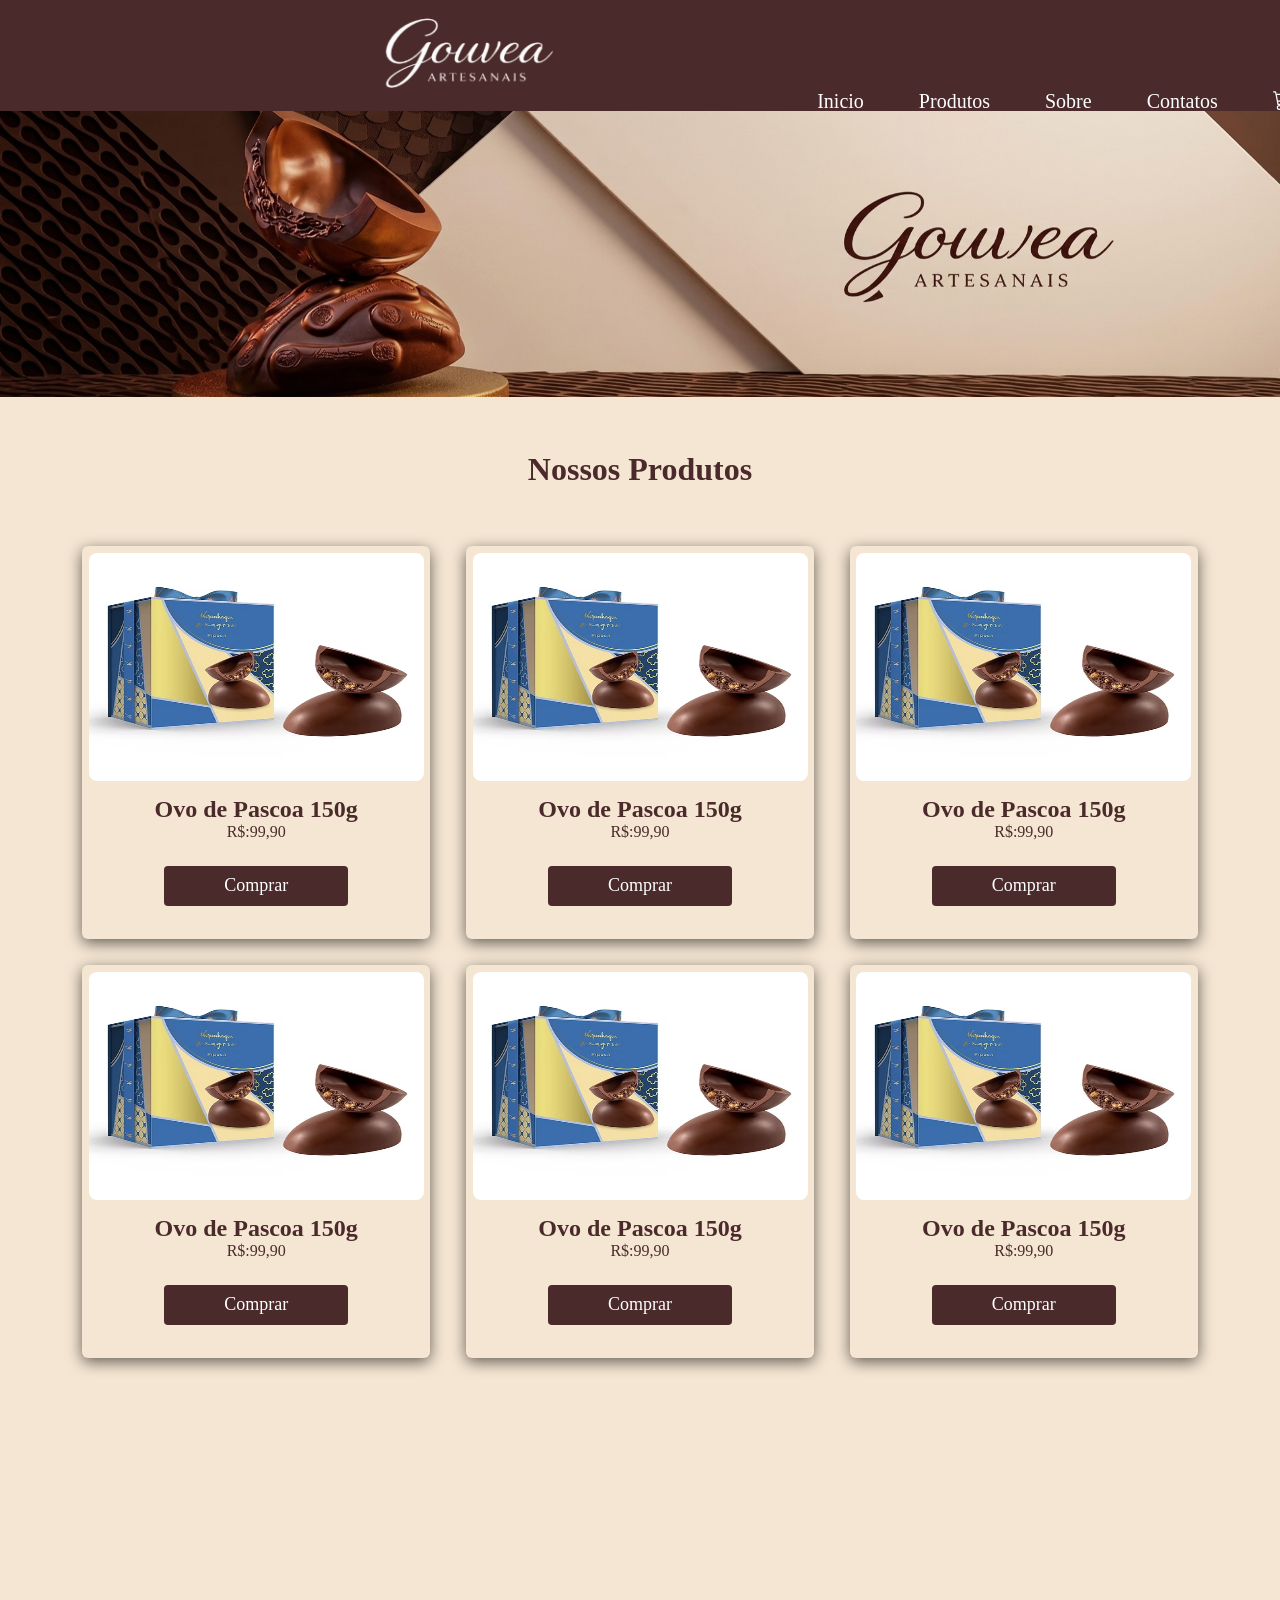
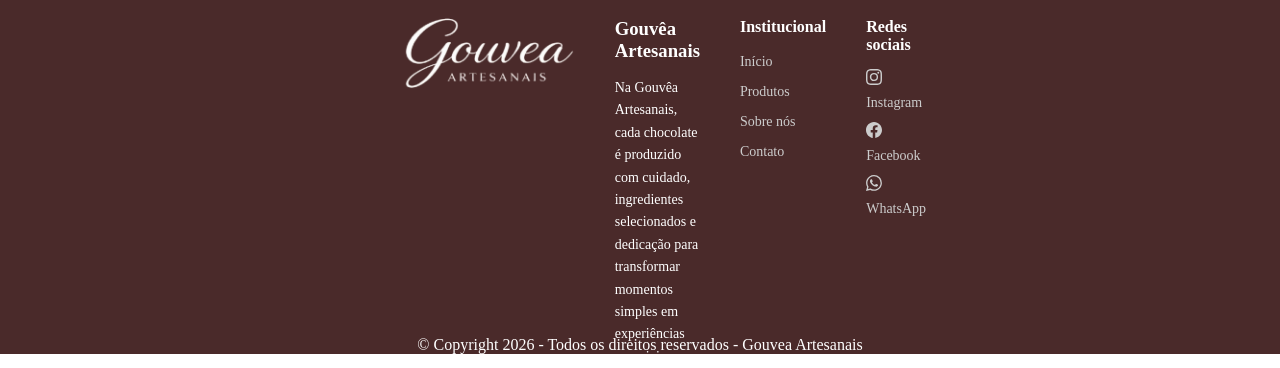
==== Site de Pascoa - Copia/index.html @ ee605a29 "mudancas 1.3 toop" ====
<!DOCTYPE html>
<html lang="en">
<head>
    <meta charset="UTF-8">
    <meta name="viewport" content="width=device-width, initial-scale=1.0">
    <title>Pascoa 2026</title>
    <link rel="stylesheet" href="style.css">
</head>
<body>
   
    <header>
       
        <a href=""><img src="./fotos/logo.png" class="logo" alt=""></a> 
        <nav>
            <ul>
            
                <li><a href="#">Inicio</a></li>
                <li><a href="#">Produtos</a></li>
                <li><a href="#">Sobre</a></li>
                <li><a href="#">Contatos</a></li>
                <li><a href="#"><svg xmlns="http://www.w3.org/2000/svg" width="20" height="20" fill="currentColor" class="bi bi-cart3" viewBox="0 0 16 16">
                <path d="M0 1.5A.5.5 0 0 1 .5 1H2a.5.5 0 0 1 .485.379L2.89 3H14.5a.5.5 0 0 1 .49.598l-1 5a.5.5 0 0 1-.465.401l-9.397.472L4.415 11H13a.5.5 0 0 1 0 1H4a.5.5 0 0 1-.491-.408L2.01 3.607 1.61 2H.5a.5.5 0 0 1-.5-.5M3.102 4l.84 4.479 9.144-.459L13.89 4zM5 12a2 2 0 1 0 0 4 2 2 0 0 0 0-4m7 0a2 2 0 1 0 0 4 2 2 0 0 0 0-4m-7 1a1 1 0 1 1 0 2 1 1 0 0 1 0-2m7 0a1 1 0 1 1 0 2 1 1 0 0 1 0-2"/>
                </svg></a></li>

            </ul>
        </nav>
    </header>
    <main>
        <img src="./fotos/banner4.jpg" id="banner" alt="">

        <h1 id="nossosProdutos">Nossos Produtos</h1>

        
        <div class="produtos">
            
            <div class="produto">
                <img src="./fotos/ovo2.avif" alt="">
                <h2>Ovo de Pascoa 150g</h2>
                <p>R$:99,90</p>
                <button>Comprar</button>
    
            </div>
            <div class="produto">
                <img src="./fotos/ovo2.avif" alt="">
                <h2>Ovo de Pascoa 150g</h2>
                 <p>R$:99,90</p>
                <button>Comprar</button>
    
            </div>
            <div class="produto">
                <img src="./fotos/ovo2.avif" alt="">
                <h2>Ovo de Pascoa 150g</h2>
                 <p>R$:99,90</p>
                <button>Comprar</button>
    
            </div>
          
            
        </div>

        <div class="produtos">
            
            <div class="produto">
                <img src="./fotos/ovo2.avif" alt="">
                <h2>Ovo de Pascoa 150g</h2>
                <p>R$:99,90</p>
                <button>Comprar</button>
    
            </div>
            <div class="produto">
                <img src="./fotos/ovo2.avif" alt="">
                <h2>Ovo de Pascoa 150g</h2>
                 <p>R$:99,90</p>
                <button>Comprar</button>
    
            </div>
            <div class="produto">
                <img src="./fotos/ovo2.avif" alt="">
                <h2>Ovo de Pascoa 150g</h2>
                 <p>R$:99,90</p>
                <button>Comprar</button>
    
            </div>
           
            
        </div>

    </main>



    <footer>
         <a href=""><img src="./fotos/logo.png" class="logo" alt=""></a> 
        
          <div class="footer-col">
            <h3>Gouvêa Artesanais</h3>
            <p>
                Na Gouvêa Artesanais, cada chocolate é produzido com cuidado, ingredientes selecionados e dedicação para transformar momentos simples em experiências especiais.
            </p>
        </div>

         <div class="footer-col">
            <h4>Institucional</h4>
            <ul>
                <li><a href="#">Início</a></li>
                <li><a href="#">Produtos</a></li>
                <li><a href="#">Sobre nós</a></li>
                <li><a href="#">Contato</a></li>
            </ul>
        </div>


        

        <div class="footer-col">
            <h4>Redes sociais</h4>
            <ul>
                <li><a href="#"><svg xmlns="http://www.w3.org/2000/svg" width="16" height="16" fill="currentColor" class="bi bi-instagram" viewBox="0 0 16 16">
  <path d="M8 0C5.829 0 5.556.01 4.703.048 3.85.088 3.269.222 2.76.42a3.9 3.9 0 0 0-1.417.923A3.9 3.9 0 0 0 .42 2.76C.222 3.268.087 3.85.048 4.7.01 5.555 0 5.827 0 8.001c0 2.172.01 2.444.048 3.297.04.852.174 1.433.372 1.942.205.526.478.972.923 1.417.444.445.89.719 1.416.923.51.198 1.09.333 1.942.372C5.555 15.99 5.827 16 8 16s2.444-.01 3.298-.048c.851-.04 1.434-.174 1.943-.372a3.9 3.9 0 0 0 1.416-.923c.445-.445.718-.891.923-1.417.197-.509.332-1.09.372-1.942C15.99 10.445 16 10.173 16 8s-.01-2.445-.048-3.299c-.04-.851-.175-1.433-.372-1.941a3.9 3.9 0 0 0-.923-1.417A3.9 3.9 0 0 0 13.24.42c-.51-.198-1.092-.333-1.943-.372C10.443.01 10.172 0 7.998 0zm-.717 1.442h.718c2.136 0 2.389.007 3.232.046.78.035 1.204.166 1.486.275.373.145.64.319.92.599s.453.546.598.92c.11.281.24.705.275 1.485.039.843.047 1.096.047 3.231s-.008 2.389-.047 3.232c-.035.78-.166 1.203-.275 1.485a2.5 2.5 0 0 1-.599.919c-.28.28-.546.453-.92.598-.28.11-.704.24-1.485.276-.843.038-1.096.047-3.232.047s-2.39-.009-3.233-.047c-.78-.036-1.203-.166-1.485-.276a2.5 2.5 0 0 1-.92-.598 2.5 2.5 0 0 1-.6-.92c-.109-.281-.24-.705-.275-1.485-.038-.843-.046-1.096-.046-3.233s.008-2.388.046-3.231c.036-.78.166-1.204.276-1.486.145-.373.319-.64.599-.92s.546-.453.92-.598c.282-.11.705-.24 1.485-.276.738-.034 1.024-.044 2.515-.045zm4.988 1.328a.96.96 0 1 0 0 1.92.96.96 0 0 0 0-1.92m-4.27 1.122a4.109 4.109 0 1 0 0 8.217 4.109 4.109 0 0 0 0-8.217m0 1.441a2.667 2.667 0 1 1 0 5.334 2.667 2.667 0 0 1 0-5.334"/>
</svg> Instagram</a></li>
                <li><a href="#"><svg xmlns="http://www.w3.org/2000/svg" width="16" height="16" fill="currentColor" class="bi bi-facebook" viewBox="0 0 16 16"><path d="M16 8.049c0-4.446-3.582-8.05-8-8.05C3.58 0-.002 3.603-.002 8.05c0 4.017 2.926 7.347 6.75 7.951v-5.625h-2.03V8.05H6.75V6.275c0-2.017 1.195-3.131 3.022-3.131.876 0 1.791.157 1.791.157v1.98h-1.009c-.993 0-1.303.621-1.303 1.258v1.51h2.218l-.354 2.326H9.25V16c3.824-.604 6.75-3.934 6.75-7.951"/>
</svg> Facebook</a></li>
                <li><a href="#"><svg xmlns="http://www.w3.org/2000/svg" width="16" height="16" fill="currentColor" class="bi bi-whatsapp" viewBox="0 0 16 16"><path d="M13.601 2.326A7.85 7.85 0 0 0 7.994 0C3.627 0 .068 3.558.064 7.926c0 1.399.366 2.76 1.057 3.965L0 16l4.204-1.102a7.9 7.9 0 0 0 3.79.965h.004c4.368 0 7.926-3.558 7.93-7.93A7.9 7.9 0 0 0 13.6 2.326zM7.994 14.521a6.6 6.6 0 0 1-3.356-.92l-.24-.144-2.494.654.666-2.433-.156-.251a6.56 6.56 0 0 1-1.007-3.505c0-3.626 2.957-6.584 6.591-6.584a6.56 6.56 0 0 1 4.66 1.931 6.56 6.56 0 0 1 1.928 4.66c-.004 3.639-2.961 6.592-6.592 6.592m3.615-4.934c-.197-.099-1.17-.578-1.353-.646-.182-.065-.315-.099-.445.099-.133.197-.513.646-.627.775-.114.133-.232.148-.43.05-.197-.1-.836-.308-1.592-.985-.59-.525-.985-1.175-1.103-1.372-.114-.198-.011-.304.088-.403.087-.088.197-.232.296-.346.1-.114.133-.198.198-.33.065-.134.034-.248-.015-.347-.05-.099-.445-1.076-.612-1.47-.16-.389-.323-.335-.445-.34-.114-.007-.247-.007-.38-.007a.73.73 0 0 0-.529.247c-.182.198-.691.677-.691 1.654s.71 1.916.81 2.049c.098.133 1.394 2.132 3.383 2.992.47.205.84.326 1.129.418.475.152.904.129 1.246.08.38-.058 1.171-.48 1.338-.943.164-.464.164-.86.114-.943-.049-.084-.182-.133-.38-.232"/>
</svg> WhatsApp</a></li>
            </ul>
        </div>
        
    </footer>




    <div id="direitos">
            <p>© Copyright 2026 - Todos os direitos reservados - Gouvea Artesanais</p>
        </div>


    
</body>
 <script src="./script.js"></script>
</html>
---- Site de Pascoa - Copia/style.css ----
*{
    margin: 0;
    padding: 0;
    font-family: 'Times New Roman', Times, serif;
}

header{
    background-color: #4A2A2A;
    width: 98%;
    height: 75px;
    padding: 18px;
    padding-left: 380px;
    padding-right: 380px;
    position: fixed;
    z-index: 999;

}
    .logo{
        height: 72px;
        float: left;
        cursor: pointer;
    }
        header ul{
            display: flex;
            font-size: 20px;
            margin-top: 28px;
            gap: 55px;
            justify-content:center ;
            list-style: none;
            width: 1350px;
            

        }
            header ul li a{
                text-decoration: none;
                
                color: white;
                transition: 0.3s ease;
            }
                header ul li a:hover{
                    
                    color: #C9A227;
                }

#banner{

    width: 100%;
    margin-top: 110px;
}

main{
    background-color: #F5E6D3;
    height: 1600px;
}
    #nossosProdutos{
        text-align: center;
        margin-top: 50px;
        margin-bottom: 50px;
        color: #4A2A2A;
    }

.produtos{
    background-color: #F5E6D3;
   
    display:flex;
    justify-content:center;
    margin-top: -10px;
    
}

.produto{
    
    background-color: #F5E6D3;
    width: 335px;
    height: 380px;
    padding: 0.5%;
    display: flex;
    float: left;
    flex-direction: column;
    border-radius: 6px;
    margin: 18px;
    color:  #4A2A2A;
    align-items: center;
    box-shadow:0 4px 15px rgba(0,0,0,0.6);
    transition:0.3s;

}
.produto:hover{
    transform: scale(1.01);
}
    .produto h2{
        float: left;
        margin-top: 15px;

    }
        .produto img{
            height: 60%;
            border-radius: 8px;
            width: 100%;
        }
            .produto button{
                background-color: #4A2A2A;
                color: white;
                border-radius: 4px;
                width: 55%;
                align-items: center;
                border: none;
                height: 40px;
                margin-top: 25px;
                font-size: 18px;
                cursor: pointer;
                transition: 0.3s ease;
            }
                .produto button:hover{
                    background-color: #C9A227;
                }
footer{
    background-color: #4A2A2A;
    height: 300px;
    padding: 18px;
    padding-left: 400px;
    padding-right: 400px;
    display: grid;
    grid-template-columns: repeat(4, 1fr);
    gap: 40px;
    color: white;
}

    .footer-col h3,
    .footer-col h4{
        margin-bottom: 15px;
    }

        .footer-col p{
            font-size: 14px;
            line-height: 1.6;
            
        }

            .footer-col ul{
                list-style: none;
                padding: 0;
                
            }

                .footer-col ul li{
                    margin-bottom: 8px;
                    font-size: 14px;
                    line-height: 22px;
                }

                    .footer-col ul li a{
                        text-decoration: none;
                        color: #ccc;
                        transition: 0.3s;

                    }

                        .footer-col ul li a:hover{
                            color: #C9A227;
                        }
#direitos{
    text-align: center;
    color: white;
    background-color: #4A2A2A;

}
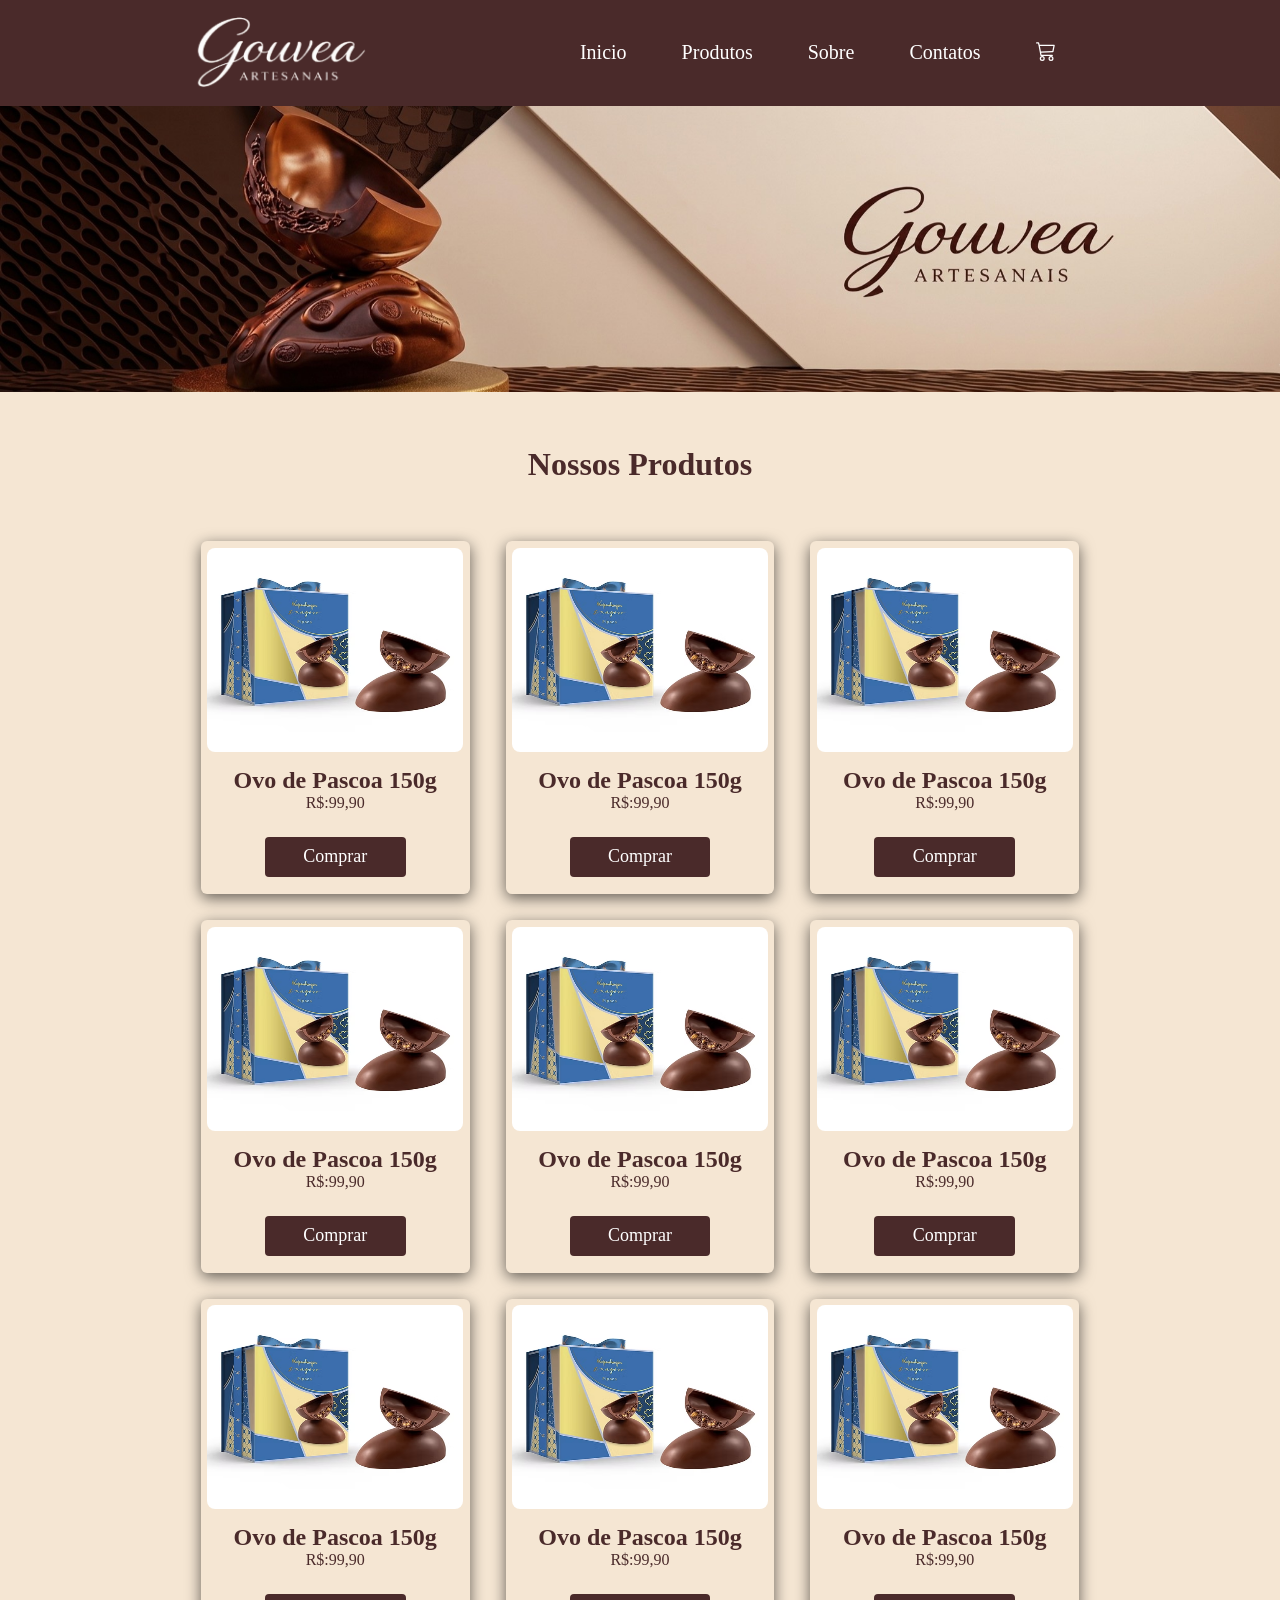
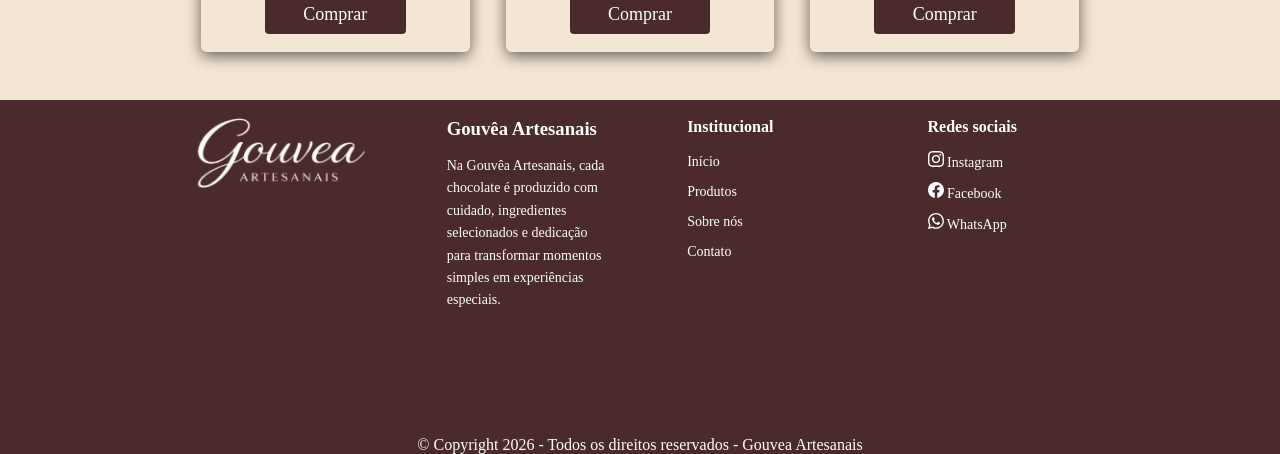
==== commit 57767593: "mudanca 1.4 tooooop" ====
--- a/Site de Pascoa - Copia/index.html
+++ b/Site de Pascoa - Copia/index.html
@@ -9,10 +9,9 @@
 <body>
    
     <header>
-       
         <a href=""><img src="./fotos/logo.png" class="logo" alt=""></a> 
-        <nav>
-            <ul>
+        
+        <ul>
             
                 <li><a href="#">Inicio</a></li>
                 <li><a href="#">Produtos</a></li>
@@ -23,8 +22,10 @@
                 </svg></a></li>
 
             </ul>
-        </nav>
+
     </header>
+
+    
     <main>
         <img src="./fotos/banner4.jpg" id="banner" alt="">
 
@@ -59,6 +60,33 @@
         </div>
 
         <div class="produtos">
+            
+            <div class="produto">
+                <img src="./fotos/ovo2.avif" alt="">
+                <h2>Ovo de Pascoa 150g</h2>
+                <p>R$:99,90</p>
+                <button>Comprar</button>
+    
+            </div>
+            <div class="produto">
+                <img src="./fotos/ovo2.avif" alt="">
+                <h2>Ovo de Pascoa 150g</h2>
+                 <p>R$:99,90</p>
+                <button>Comprar</button>
+    
+            </div>
+            <div class="produto">
+                <img src="./fotos/ovo2.avif" alt="">
+                <h2>Ovo de Pascoa 150g</h2>
+                 <p>R$:99,90</p>
+                <button>Comprar</button>
+    
+            </div>
+           
+            
+        </div>
+
+         <div class="produtos">
             
             <div class="produto">
                 <img src="./fotos/ovo2.avif" alt="">
--- a/Site de Pascoa - Copia/style.css
+++ b/Site de Pascoa - Copia/style.css
@@ -7,27 +7,28 @@
 header{
     background-color: #4A2A2A;
     width: 98%;
-    height: 75px;
+    height: 70px;
     padding: 18px;
-    padding-left: 380px;
-    padding-right: 380px;
+    padding-left: 15%;
     position: fixed;
     z-index: 999;
-
+    display: flex;
+    align-items: center;
 }
+    
     .logo{
         height: 72px;
         float: left;
         cursor: pointer;
+        
     }
         header ul{
             display: flex;
             font-size: 20px;
-            margin-top: 28px;
             gap: 55px;
             justify-content:center ;
             list-style: none;
-            width: 1350px;
+            margin-left: 17%;
             
 
         }
@@ -45,12 +46,12 @@
 #banner{
 
     width: 100%;
-    margin-top: 110px;
+    margin-top: 105px;
 }
 
 main{
     background-color: #F5E6D3;
-    height: 1600px;
+    height: 1700px;
 }
     #nossosProdutos{
         text-align: center;
@@ -61,7 +62,6 @@
 
 .produtos{
     background-color: #F5E6D3;
-   
     display:flex;
     justify-content:center;
     margin-top: -10px;
@@ -71,8 +71,8 @@
 .produto{
     
     background-color: #F5E6D3;
-    width: 335px;
-    height: 380px;
+    width: 20%;
+    height: 340px;
     padding: 0.5%;
     display: flex;
     float: left;
@@ -118,11 +118,11 @@
     background-color: #4A2A2A;
     height: 300px;
     padding: 18px;
-    padding-left: 400px;
-    padding-right: 400px;
+    padding-left: 15%;
+    padding-right: 15%;
     display: grid;
     grid-template-columns: repeat(4, 1fr);
-    gap: 40px;
+    gap: 80px;
     color: white;
 }
 
@@ -151,7 +151,7 @@
 
                     .footer-col ul li a{
                         text-decoration: none;
-                        color: #ccc;
+                        color: #ffffff;
                         transition: 0.3s;
 
                     }
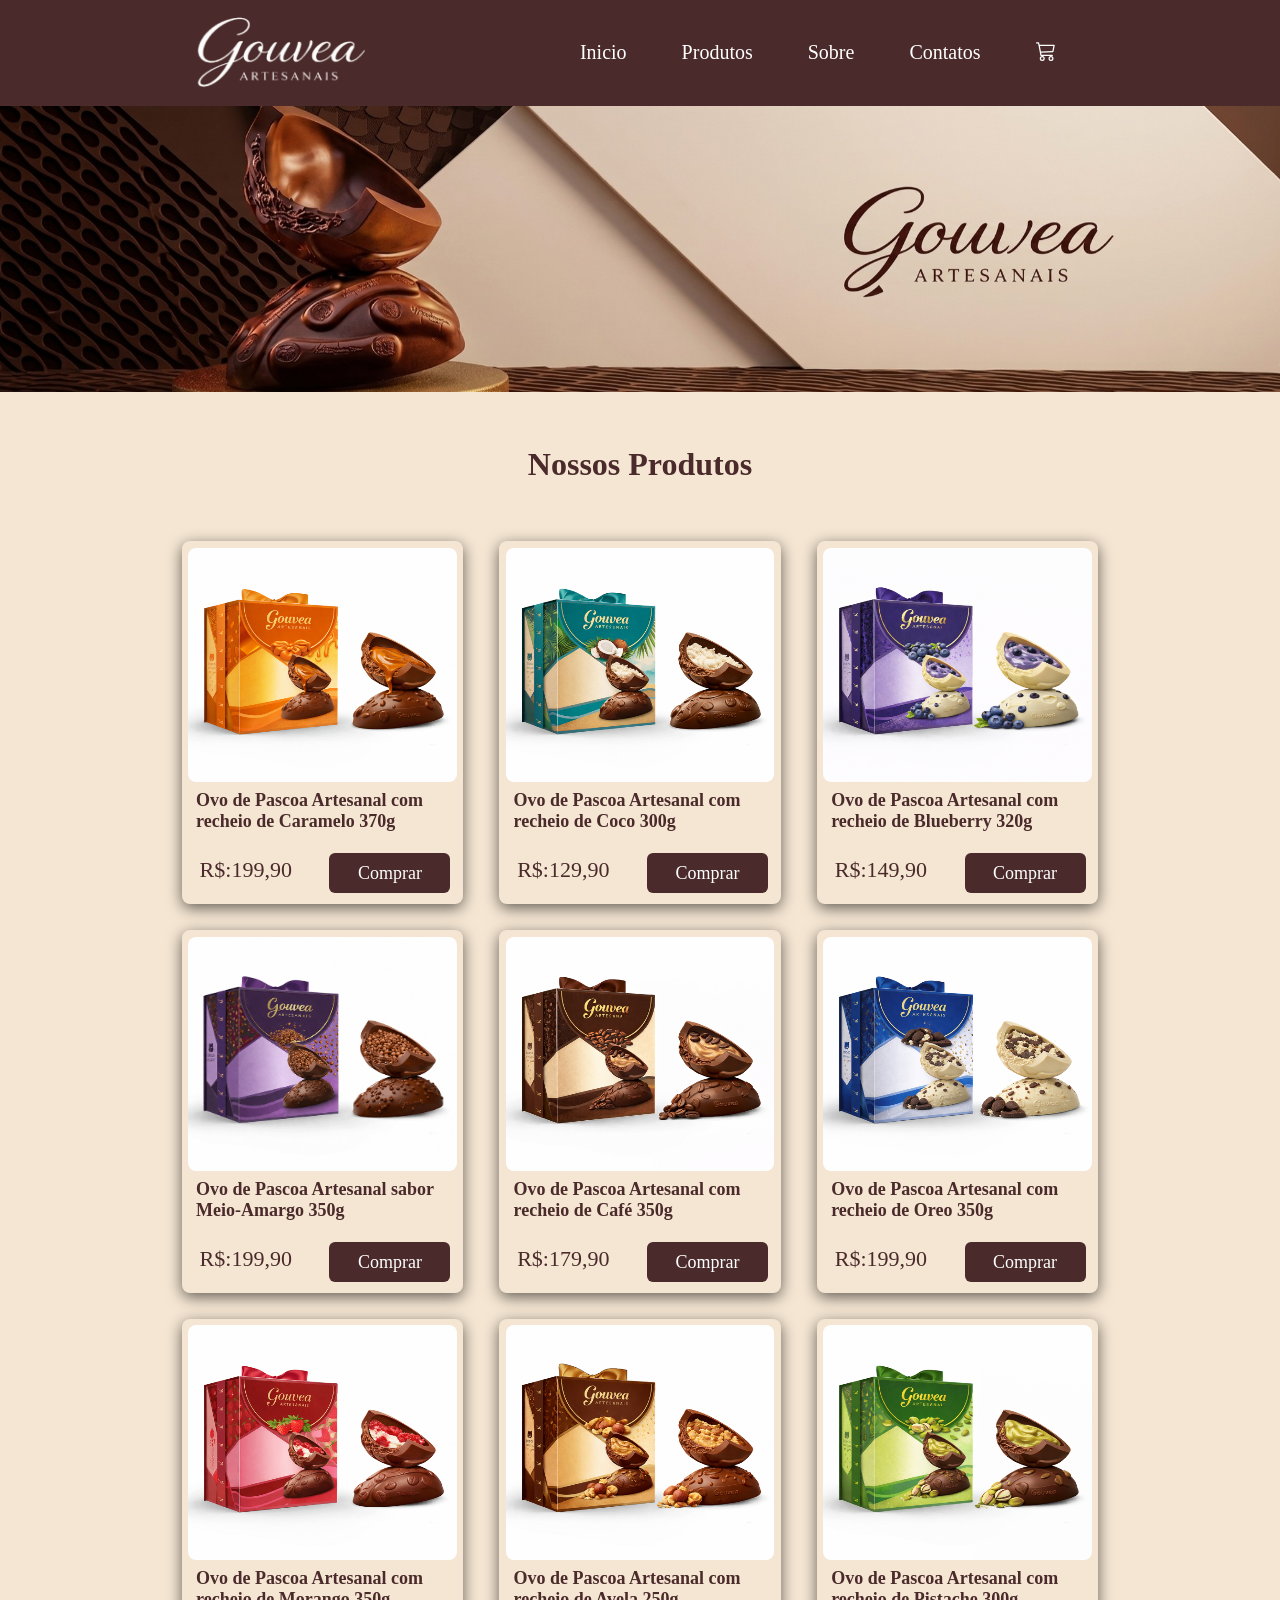
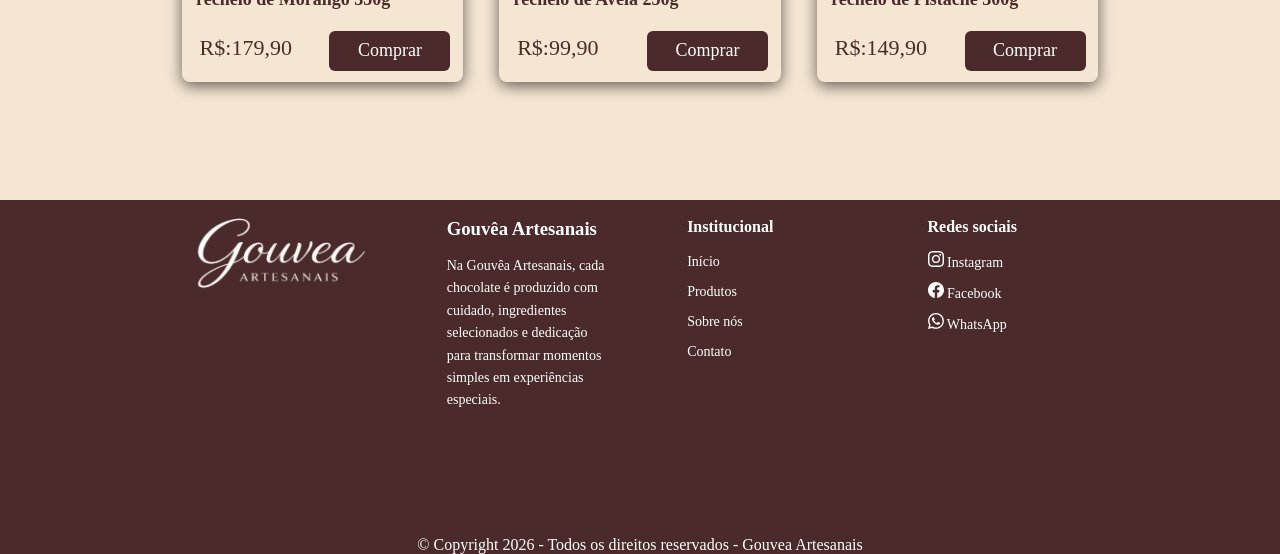
==== commit e061f936: "mudancas 1.5 visuais so visual" ====
--- a/Site de Pascoa - Copia/index.html
+++ b/Site de Pascoa - Copia/index.html
@@ -35,23 +35,23 @@
         <div class="produtos">
             
             <div class="produto">
-                <img src="./fotos/ovo2.avif" alt="">
-                <h2>Ovo de Pascoa 150g</h2>
-                <p>R$:99,90</p>
+                <img src="./fotos/ovo1_gouvea.png" alt="">
+                <h2>Ovo de Pascoa Artesanal com recheio de Caramelo 370g</h2>
+                <p>R$:199,90</p>
                 <button>Comprar</button>
     
             </div>
             <div class="produto">
-                <img src="./fotos/ovo2.avif" alt="">
-                <h2>Ovo de Pascoa 150g</h2>
-                 <p>R$:99,90</p>
+                <img src="./fotos/ovo3_gouvea.png" alt="">
+                <h2>Ovo de Pascoa Artesanal com recheio de Coco 300g</h2>
+                 <p>R$:129,90</p>
                 <button>Comprar</button>
     
             </div>
             <div class="produto">
-                <img src="./fotos/ovo2.avif" alt="">
-                <h2>Ovo de Pascoa 150g</h2>
-                 <p>R$:99,90</p>
+                <img src="./fotos/ovo2_gouvea.png" alt="">
+                <h2>Ovo de Pascoa Artesanal com recheio de Blueberry 320g</h2>
+                 <p>R$:149,90</p>
                 <button>Comprar</button>
     
             </div>
@@ -62,23 +62,23 @@
         <div class="produtos">
             
             <div class="produto">
-                <img src="./fotos/ovo2.avif" alt="">
-                <h2>Ovo de Pascoa 150g</h2>
-                <p>R$:99,90</p>
+                <img src="./fotos/ovo4_gouvea.png" alt="">
+                <h2>Ovo de Pascoa Artesanal sabor Meio-Amargo 350g</h2>
+                <p>R$:199,90</p>
                 <button>Comprar</button>
     
             </div>
             <div class="produto">
-                <img src="./fotos/ovo2.avif" alt="">
-                <h2>Ovo de Pascoa 150g</h2>
-                 <p>R$:99,90</p>
+                <img src="./fotos/ovo5_gouvea.png" alt="">
+                <h2>Ovo de Pascoa Artesanal com recheio de Café 350g</h2>
+                 <p>R$:179,90</p>
                 <button>Comprar</button>
     
             </div>
             <div class="produto">
-                <img src="./fotos/ovo2.avif" alt="">
-                <h2>Ovo de Pascoa 150g</h2>
-                 <p>R$:99,90</p>
+                <img src="./fotos/ovo6_gouvea.png" alt="">
+                <h2>Ovo de Pascoa Artesanal com recheio de Oreo 350g</h2>
+                 <p>R$:199,90</p>
                 <button>Comprar</button>
     
             </div>
@@ -89,23 +89,23 @@
          <div class="produtos">
             
             <div class="produto">
-                <img src="./fotos/ovo2.avif" alt="">
-                <h2>Ovo de Pascoa 150g</h2>
-                <p>R$:99,90</p>
+                <img src="./fotos/ovo7_gouvea.png" alt="">
+                <h2>Ovo de Pascoa Artesanal com recheio de Morango 350g</h2>
+                <p>R$:179,90</p>
                 <button>Comprar</button>
     
             </div>
             <div class="produto">
-                <img src="./fotos/ovo2.avif" alt="">
-                <h2>Ovo de Pascoa 150g</h2>
+                <img src="./fotos/ovo8_gouveaAvela.png" alt="">
+                <h2>Ovo de Pascoa Artesanal com recheio de Avela 250g</h2>
                  <p>R$:99,90</p>
                 <button>Comprar</button>
     
             </div>
             <div class="produto">
-                <img src="./fotos/ovo2.avif" alt="">
-                <h2>Ovo de Pascoa 150g</h2>
-                 <p>R$:99,90</p>
+                <img src="./fotos/ovo9_gouveaPistcahe.png" alt="">
+                <h2>Ovo de Pascoa Artesanal com recheio de Pistache 300g</h2>
+                 <p>R$:149,90</p>
                 <button>Comprar</button>
     
             </div>
--- a/Site de Pascoa - Copia/style.css
+++ b/Site de Pascoa - Copia/style.css
@@ -51,7 +51,7 @@
 
 main{
     background-color: #F5E6D3;
-    height: 1700px;
+    height: 1800px;
 }
     #nossosProdutos{
         text-align: center;
@@ -71,13 +71,13 @@
 .produto{
     
     background-color: #F5E6D3;
-    width: 20%;
-    height: 340px;
+    width: 21%;
+    height: 350px;
     padding: 0.5%;
     display: flex;
     float: left;
     flex-direction: column;
-    border-radius: 6px;
+    border-radius: 8px;
     margin: 18px;
     color:  #4A2A2A;
     align-items: center;
@@ -90,30 +90,39 @@
 }
     .produto h2{
         float: left;
-        margin-top: 15px;
+        margin-top: 8px;
+        font-size: 18px;
+        margin-left: 8px;
 
     }
         .produto img{
-            height: 60%;
+            height: 67%;
             border-radius: 8px;
             width: 100%;
         }
             .produto button{
                 background-color: #4A2A2A;
                 color: white;
-                border-radius: 4px;
-                width: 55%;
+                border-radius: 6px;
+                width: 45%;
                 align-items: center;
                 border: none;
                 height: 40px;
-                margin-top: 25px;
+                margin-top: -30px;
                 font-size: 18px;
                 cursor: pointer;
                 transition: 0.3s ease;
+                margin-left: 135px;
             }
                 .produto button:hover{
                     background-color: #C9A227;
                 }
+                    .produto p{
+                        font-size: 22px;
+                        margin-top: 25px;
+                        margin-right: 165px;
+                        width: 30%;
+                    }
 footer{
     background-color: #4A2A2A;
     height: 300px;
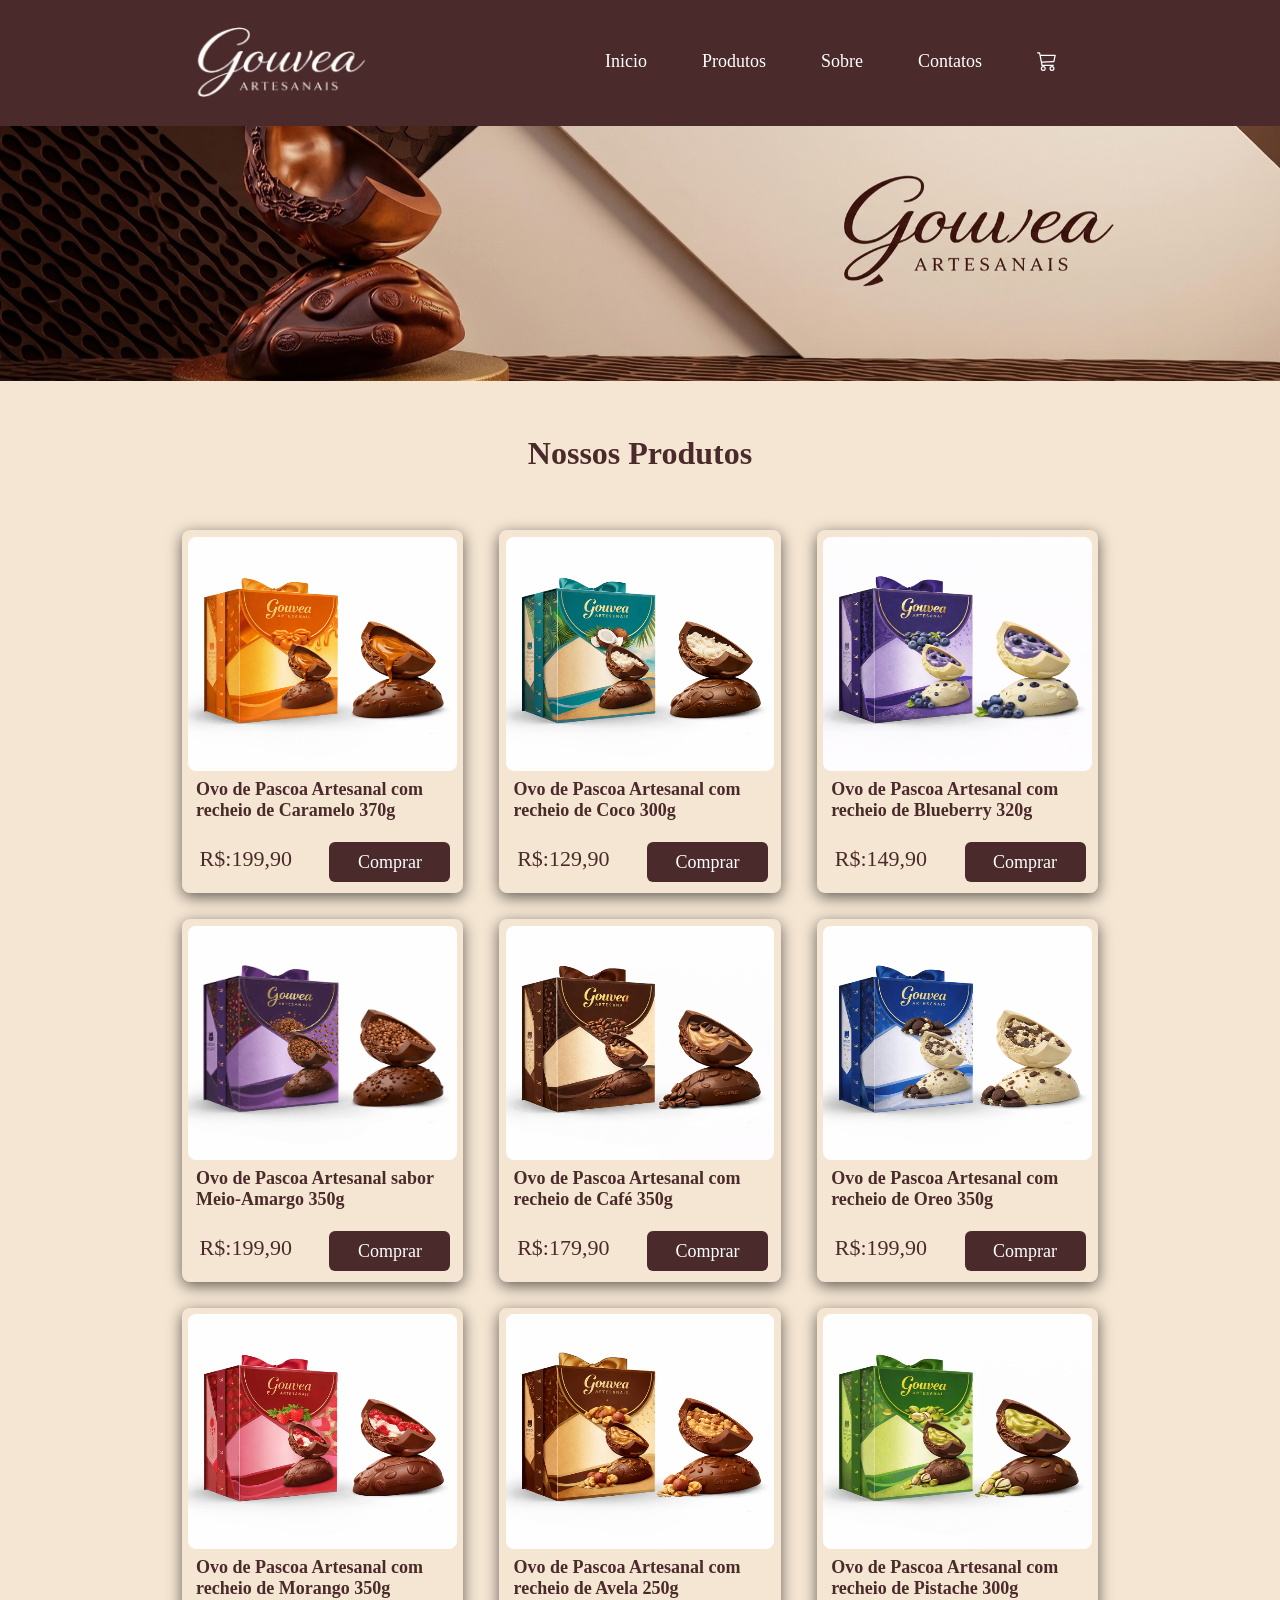
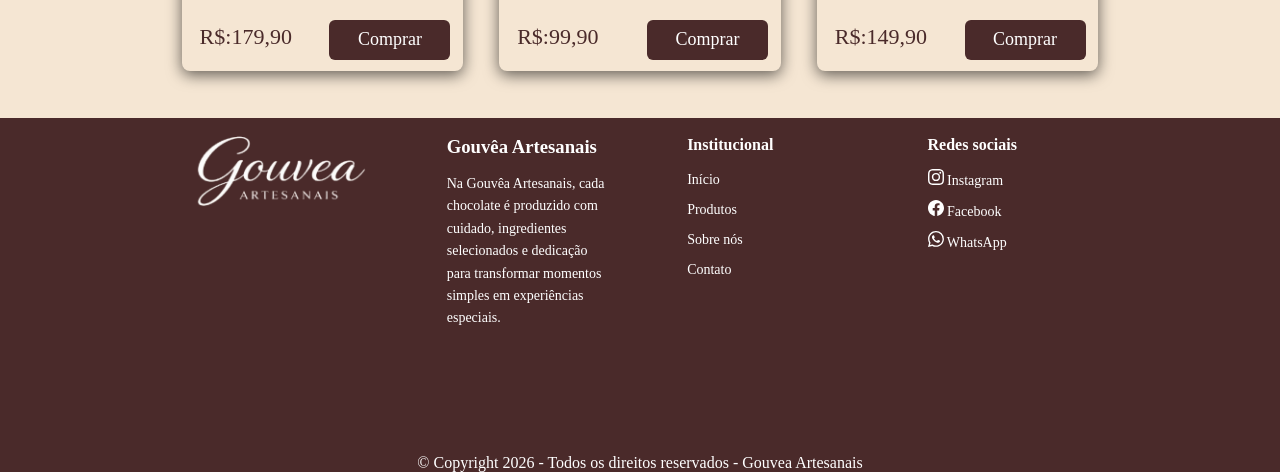
==== commit 13aa09b2: "mudanças 1.6 tentei criar o visual da aba do carrinho, acho q vou ter q mudar" ====
--- a/Site de Pascoa - Copia/index.html
+++ b/Site de Pascoa - Copia/index.html
@@ -25,6 +25,9 @@
 
     </header>
 
+    <aside class="aba-lateral">
+<p>a</p>
+    </aside>
     
     <main>
         <img src="./fotos/banner4.jpg" id="banner" alt="">
--- a/Site de Pascoa - Copia/style.css
+++ b/Site de Pascoa - Copia/style.css
@@ -3,11 +3,14 @@
     padding: 0;
     font-family: 'Times New Roman', Times, serif;
 }
+body{
+    overflow-x: hidden;
+}
 
 header{
     background-color: #4A2A2A;
     width: 98%;
-    height: 70px;
+    height: 10vh;
     padding: 18px;
     padding-left: 15%;
     position: fixed;
@@ -24,11 +27,11 @@
     }
         header ul{
             display: flex;
-            font-size: 20px;
+            font-size: 18px;
             gap: 55px;
-            justify-content:center ;
+            justify-content:space-around ;
             list-style: none;
-            margin-left: 17%;
+            margin-left: 19%;
             
 
         }
@@ -42,16 +45,36 @@
                     
                     color: #C9A227;
                 }
-
+@media (max-width: 999px){
+body{
+    overflow-x: hidden;
+}
+.aba-lateral{
+    z-index: 9999;
+    height: 2150px;
+    width: 30vw;
+    position: absolute;
+    background-color: #ffffff;
+    display: flex;
+    right: 0;
+    box-shadow: 0 4px 15px rgba(0,0,0,0.6);
+    flex-direction: column;
+    align-items: center;
+    transform: translateX(100%)
+} 
+}   
+    .aba-lateral.active{
+        transform: translateX(0);
+    }            
 #banner{
 
     width: 100%;
-    margin-top: 105px;
+    margin-top: 76px;
 }
 
 main{
     background-color: #F5E6D3;
-    height: 1800px;
+    height: 1700px;
 }
     #nossosProdutos{
         text-align: center;
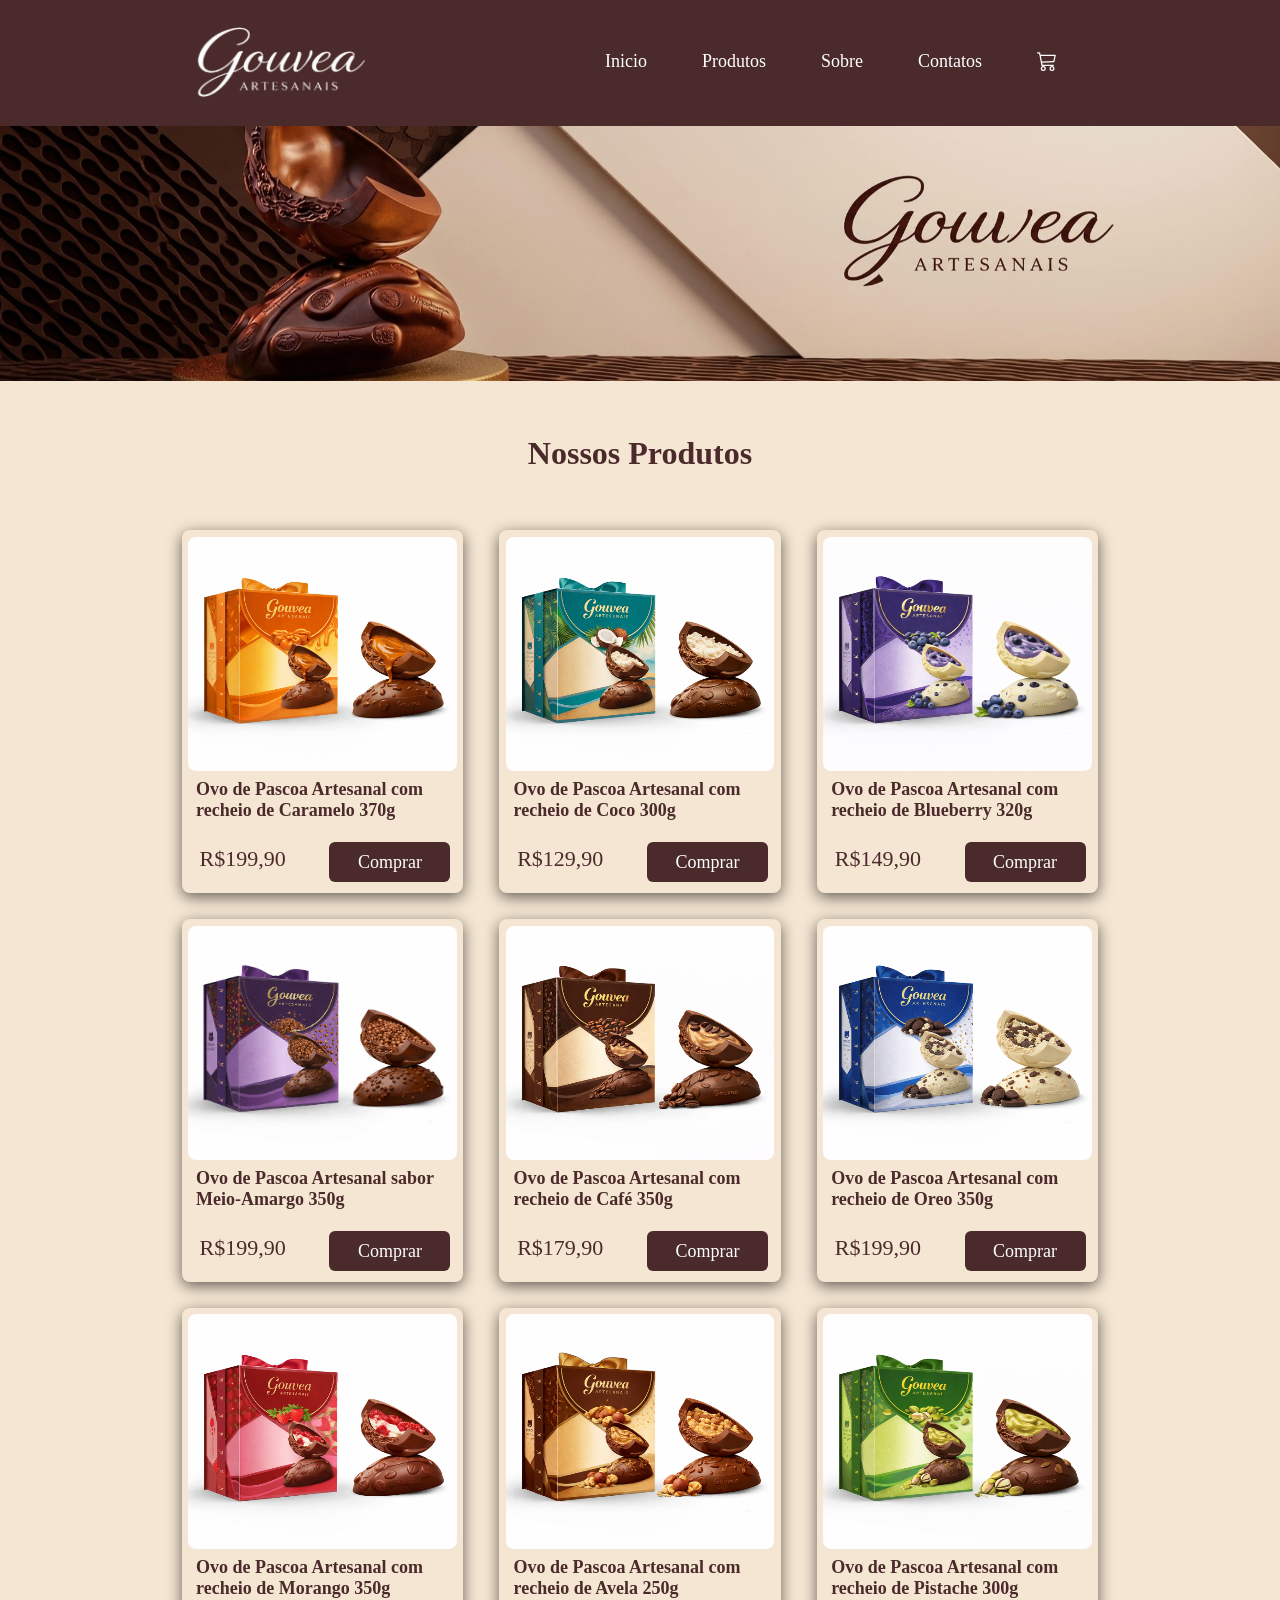
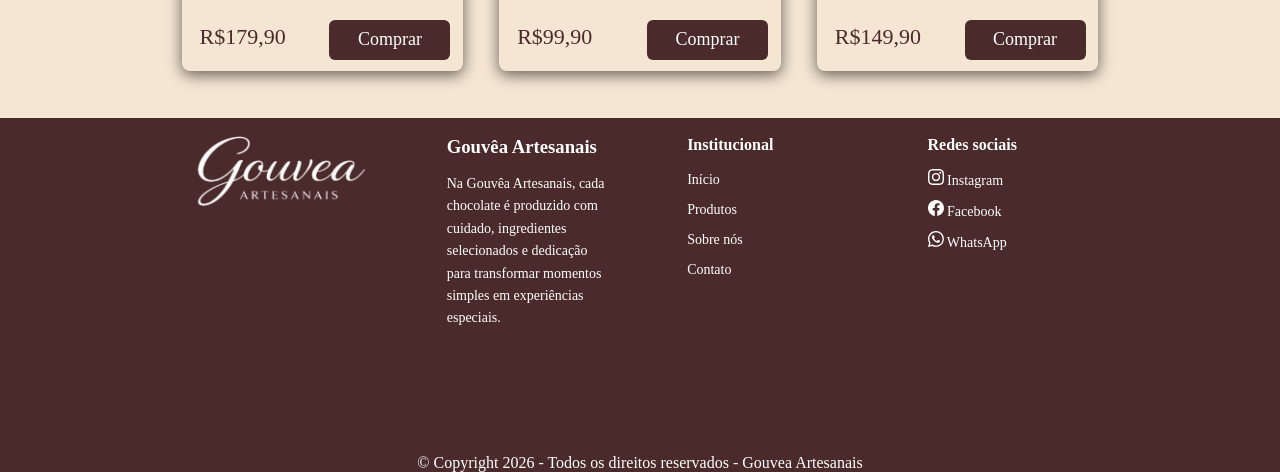
==== commit 0084c9d6: "mudancas 1.6.5" ====
--- a/Site de Pascoa - Copia/index.html
+++ b/Site de Pascoa - Copia/index.html
@@ -40,21 +40,21 @@
             <div class="produto">
                 <img src="./fotos/ovo1_gouvea.png" alt="">
                 <h2>Ovo de Pascoa Artesanal com recheio de Caramelo 370g</h2>
-                <p>R$:199,90</p>
+                <p>R$199,90</p>
                 <button>Comprar</button>
     
             </div>
             <div class="produto">
                 <img src="./fotos/ovo3_gouvea.png" alt="">
                 <h2>Ovo de Pascoa Artesanal com recheio de Coco 300g</h2>
-                 <p>R$:129,90</p>
+                 <p>R$129,90</p>
                 <button>Comprar</button>
     
             </div>
             <div class="produto">
                 <img src="./fotos/ovo2_gouvea.png" alt="">
                 <h2>Ovo de Pascoa Artesanal com recheio de Blueberry 320g</h2>
-                 <p>R$:149,90</p>
+                 <p>R$149,90</p>
                 <button>Comprar</button>
     
             </div>
@@ -67,21 +67,21 @@
             <div class="produto">
                 <img src="./fotos/ovo4_gouvea.png" alt="">
                 <h2>Ovo de Pascoa Artesanal sabor Meio-Amargo 350g</h2>
-                <p>R$:199,90</p>
+                <p>R$199,90</p>
                 <button>Comprar</button>
     
             </div>
             <div class="produto">
                 <img src="./fotos/ovo5_gouvea.png" alt="">
                 <h2>Ovo de Pascoa Artesanal com recheio de Café 350g</h2>
-                 <p>R$:179,90</p>
+                 <p>R$179,90</p>
                 <button>Comprar</button>
     
             </div>
             <div class="produto">
                 <img src="./fotos/ovo6_gouvea.png" alt="">
                 <h2>Ovo de Pascoa Artesanal com recheio de Oreo 350g</h2>
-                 <p>R$:199,90</p>
+                 <p>R$199,90</p>
                 <button>Comprar</button>
     
             </div>
@@ -94,21 +94,21 @@
             <div class="produto">
                 <img src="./fotos/ovo7_gouvea.png" alt="">
                 <h2>Ovo de Pascoa Artesanal com recheio de Morango 350g</h2>
-                <p>R$:179,90</p>
+                <p>R$179,90</p>
                 <button>Comprar</button>
     
             </div>
             <div class="produto">
                 <img src="./fotos/ovo8_gouveaAvela.png" alt="">
                 <h2>Ovo de Pascoa Artesanal com recheio de Avela 250g</h2>
-                 <p>R$:99,90</p>
+                 <p>R$99,90</p>
                 <button>Comprar</button>
     
             </div>
             <div class="produto">
                 <img src="./fotos/ovo9_gouveaPistcahe.png" alt="">
                 <h2>Ovo de Pascoa Artesanal com recheio de Pistache 300g</h2>
-                 <p>R$:149,90</p>
+                 <p>R$149,90</p>
                 <button>Comprar</button>
     
             </div>
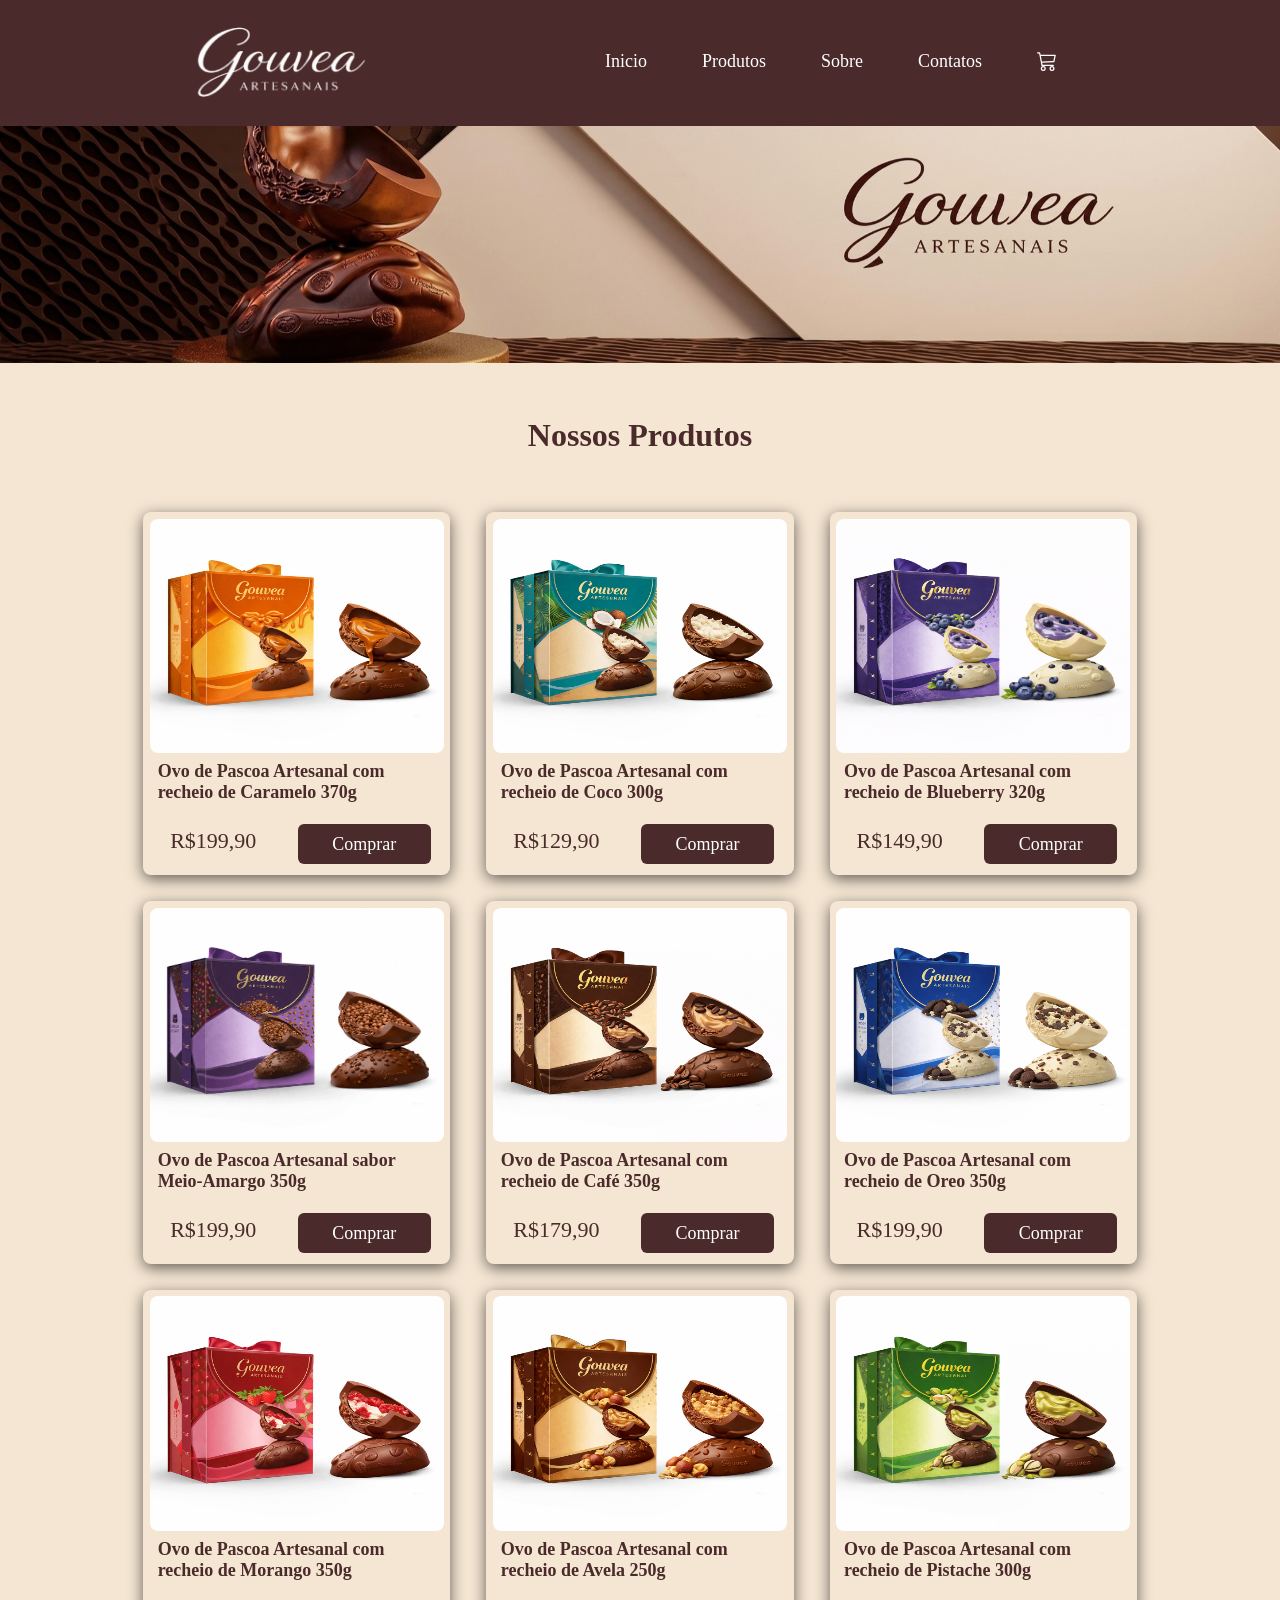
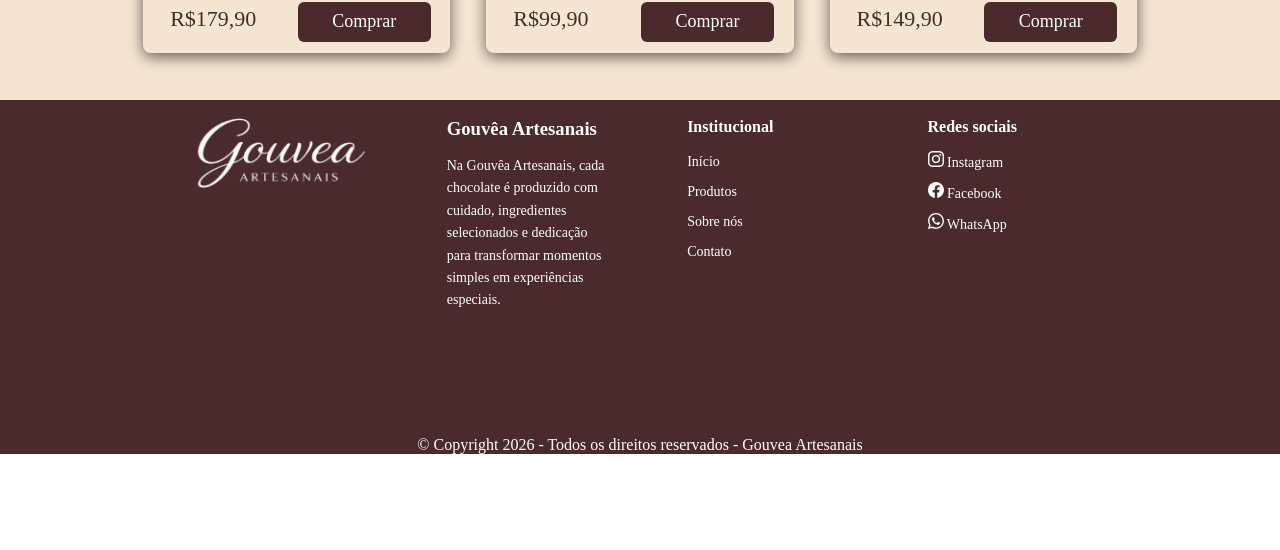
==== commit a26a44d0: "mudanca 1.7 fiz o botao do js" ====
--- a/Site de Pascoa - Copia/index.html
+++ b/Site de Pascoa - Copia/index.html
@@ -17,7 +17,7 @@
                 <li><a href="#">Produtos</a></li>
                 <li><a href="#">Sobre</a></li>
                 <li><a href="#">Contatos</a></li>
-                <li><a href="#"><svg xmlns="http://www.w3.org/2000/svg" width="20" height="20" fill="currentColor" class="bi bi-cart3" viewBox="0 0 16 16">
+                <li><a href="#" id="botaoAbrir"><svg xmlns="http://www.w3.org/2000/svg" width="20" height="20" fill="currentColor" class="bi bi-cart3" viewBox="0 0 16 16">
                 <path d="M0 1.5A.5.5 0 0 1 .5 1H2a.5.5 0 0 1 .485.379L2.89 3H14.5a.5.5 0 0 1 .49.598l-1 5a.5.5 0 0 1-.465.401l-9.397.472L4.415 11H13a.5.5 0 0 1 0 1H4a.5.5 0 0 1-.491-.408L2.01 3.607 1.61 2H.5a.5.5 0 0 1-.5-.5M3.102 4l.84 4.479 9.144-.459L13.89 4zM5 12a2 2 0 1 0 0 4 2 2 0 0 0 0-4m7 0a2 2 0 1 0 0 4 2 2 0 0 0 0-4m-7 1a1 1 0 1 1 0 2 1 1 0 0 1 0-2m7 0a1 1 0 1 1 0 2 1 1 0 0 1 0-2"/>
                 </svg></a></li>
 
@@ -25,7 +25,7 @@
 
     </header>
 
-    <aside class="aba-lateral">
+    <aside id="aba-lateral">
 <p>a</p>
     </aside>
     
--- a/Site de Pascoa - Copia/style.css
+++ b/Site de Pascoa - Copia/style.css
@@ -45,27 +45,23 @@
                     
                     color: #C9A227;
                 }
-@media (max-width: 999px){
-body{
-    overflow-x: hidden;
-}
-.aba-lateral{
+
+#aba-lateral{
     z-index: 9999;
     height: 2150px;
-    width: 30vw;
+    width: 25vw;
     position: absolute;
     background-color: #ffffff;
     display: flex;
-    right: 0;
+    right: -500px;   
     box-shadow: 0 4px 15px rgba(0,0,0,0.6);
     flex-direction: column;
     align-items: center;
-    transform: translateX(100%)
-} 
-}   
-    .aba-lateral.active{
-        transform: translateX(0);
-    }            
+    
+}  
+#aba-lateral.ativo{
+    right: 0;
+}       
 #banner{
 
     width: 100%;
@@ -94,7 +90,7 @@
 .produto{
     
     background-color: #F5E6D3;
-    width: 21%;
+    width: 23%;
     height: 350px;
     padding: 0.5%;
     display: flex;
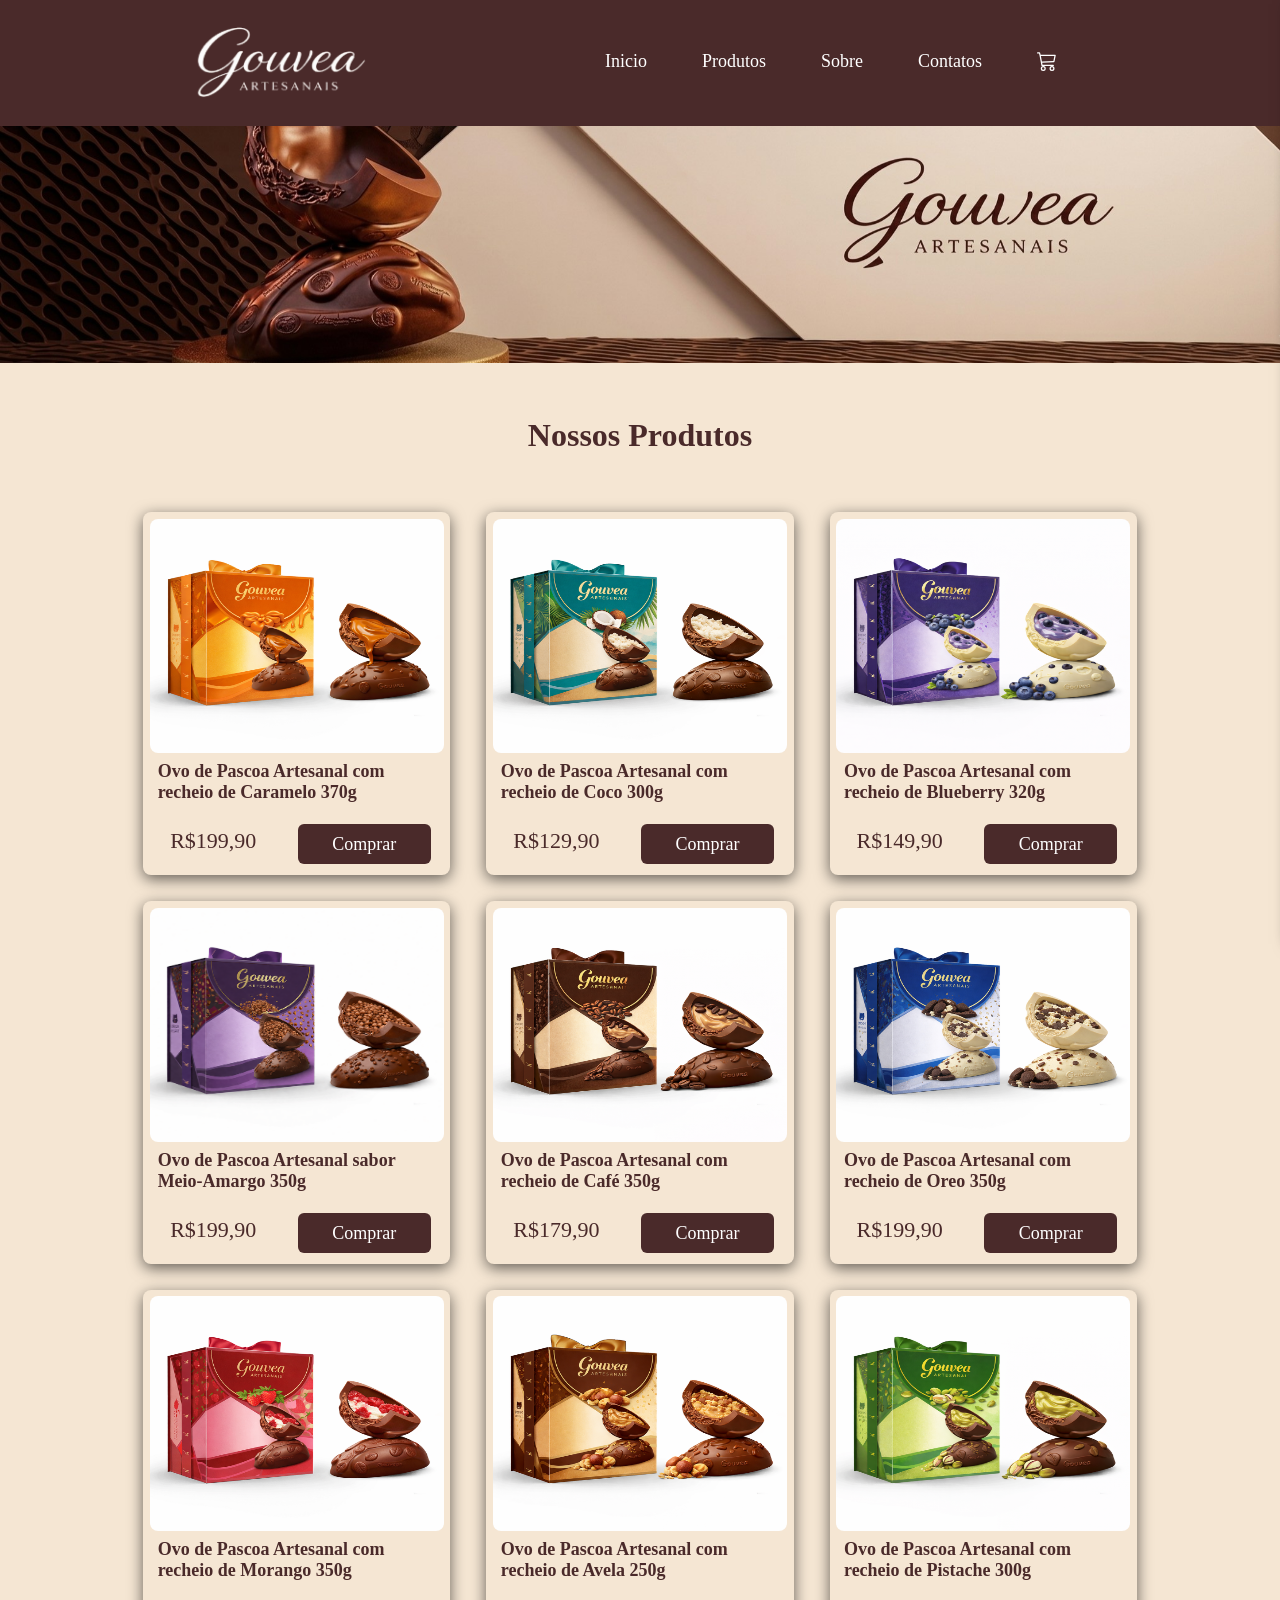
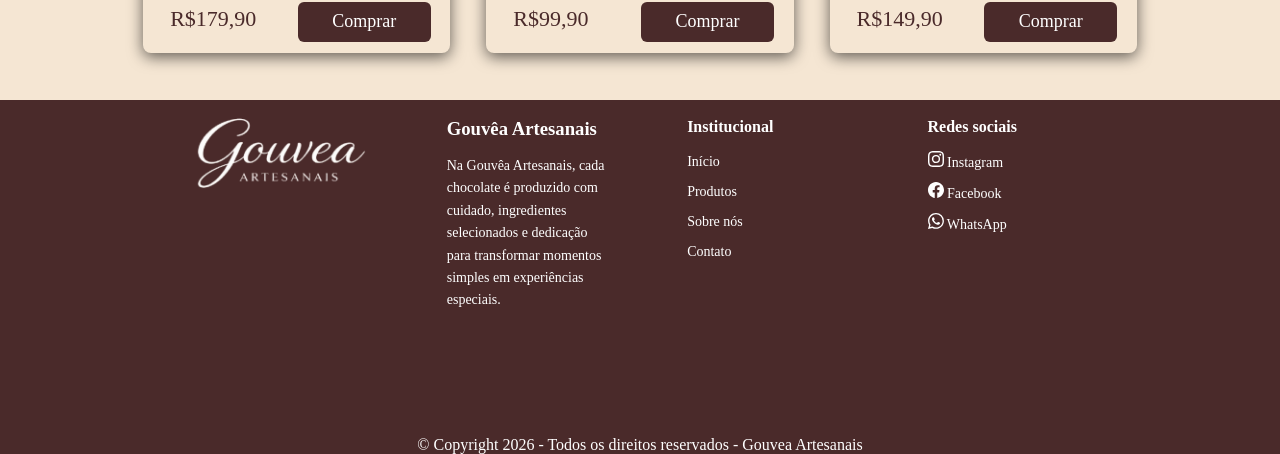
==== commit 009bc48b: "mudanca 1.8 botao de abrir o carrinho funcionando" ====
--- a/Site de Pascoa - Copia/index.html
+++ b/Site de Pascoa - Copia/index.html
@@ -7,7 +7,7 @@
     <link rel="stylesheet" href="style.css">
 </head>
 <body>
-   
+   <!--HEADER-->
     <header>
         <a href=""><img src="./fotos/logo.png" class="logo" alt=""></a> 
         
@@ -19,16 +19,30 @@
                 <li><a href="#">Contatos</a></li>
                 <li><a href="#" id="botaoAbrir"><svg xmlns="http://www.w3.org/2000/svg" width="20" height="20" fill="currentColor" class="bi bi-cart3" viewBox="0 0 16 16">
                 <path d="M0 1.5A.5.5 0 0 1 .5 1H2a.5.5 0 0 1 .485.379L2.89 3H14.5a.5.5 0 0 1 .49.598l-1 5a.5.5 0 0 1-.465.401l-9.397.472L4.415 11H13a.5.5 0 0 1 0 1H4a.5.5 0 0 1-.491-.408L2.01 3.607 1.61 2H.5a.5.5 0 0 1-.5-.5M3.102 4l.84 4.479 9.144-.459L13.89 4zM5 12a2 2 0 1 0 0 4 2 2 0 0 0 0-4m7 0a2 2 0 1 0 0 4 2 2 0 0 0 0-4m-7 1a1 1 0 1 1 0 2 1 1 0 0 1 0-2m7 0a1 1 0 1 1 0 2 1 1 0 0 1 0-2"/>
-                </svg></a></li>
+                </svg>
+                <span id="contadorCarrinho">0</span>
+                </a></li>
 
             </ul>
 
     </header>
+    <!--CARRINHO DE COMPRARS-->
+    <aside id="carrinho">
+        <div class="carrinho-header">
+            <h2>Seu Carrinho</h2>
+            <button id="fecharCarrinho">✕</button>
+        </div>
 
-    <aside id="aba-lateral">
-<p>a</p>
+        <div id="itensCarrinho">
+            <!-- Os produtos vao aparece pelo JS -->
+        </div>
+
+        <div class="carrinho-footer">
+            <h3>Total: <span id="precoTotal">R$ 0,00</span></h3>
+            <button id="finalizar-Compra">Finalizar Compra</button>
+        </div>
     </aside>
-    
+    <!--MAIN-->
     <main>
         <img src="./fotos/banner4.jpg" id="banner" alt="">
 
@@ -41,21 +55,21 @@
                 <img src="./fotos/ovo1_gouvea.png" alt="">
                 <h2>Ovo de Pascoa Artesanal com recheio de Caramelo 370g</h2>
                 <p>R$199,90</p>
-                <button>Comprar</button>
+                <button class="btn-comprar">Comprar</button>
     
             </div>
             <div class="produto">
                 <img src="./fotos/ovo3_gouvea.png" alt="">
                 <h2>Ovo de Pascoa Artesanal com recheio de Coco 300g</h2>
                  <p>R$129,90</p>
-                <button>Comprar</button>
+                <button class="btn-comprar">Comprar</button>
     
             </div>
             <div class="produto">
                 <img src="./fotos/ovo2_gouvea.png" alt="">
                 <h2>Ovo de Pascoa Artesanal com recheio de Blueberry 320g</h2>
                  <p>R$149,90</p>
-                <button>Comprar</button>
+                <button class="btn-comprar">Comprar</button>
     
             </div>
           
@@ -68,21 +82,21 @@
                 <img src="./fotos/ovo4_gouvea.png" alt="">
                 <h2>Ovo de Pascoa Artesanal sabor Meio-Amargo 350g</h2>
                 <p>R$199,90</p>
-                <button>Comprar</button>
+                <button class="btn-comprar">Comprar</button>
     
             </div>
             <div class="produto">
                 <img src="./fotos/ovo5_gouvea.png" alt="">
                 <h2>Ovo de Pascoa Artesanal com recheio de Café 350g</h2>
                  <p>R$179,90</p>
-                <button>Comprar</button>
+                <button class="btn-comprar">Comprar</button>
     
             </div>
             <div class="produto">
                 <img src="./fotos/ovo6_gouvea.png" alt="">
                 <h2>Ovo de Pascoa Artesanal com recheio de Oreo 350g</h2>
                  <p>R$199,90</p>
-                <button>Comprar</button>
+                <button class="btn-comprar">Comprar</button>
     
             </div>
            
@@ -95,21 +109,21 @@
                 <img src="./fotos/ovo7_gouvea.png" alt="">
                 <h2>Ovo de Pascoa Artesanal com recheio de Morango 350g</h2>
                 <p>R$179,90</p>
-                <button>Comprar</button>
+                <button class="btn-comprar">Comprar</button>
     
             </div>
             <div class="produto">
                 <img src="./fotos/ovo8_gouveaAvela.png" alt="">
                 <h2>Ovo de Pascoa Artesanal com recheio de Avela 250g</h2>
                  <p>R$99,90</p>
-                <button>Comprar</button>
+                <button class="btn-comprar">Comprar</button>
     
             </div>
             <div class="produto">
                 <img src="./fotos/ovo9_gouveaPistcahe.png" alt="">
                 <h2>Ovo de Pascoa Artesanal com recheio de Pistache 300g</h2>
                  <p>R$149,90</p>
-                <button>Comprar</button>
+                <button class="btn-comprar">Comprar</button>
     
             </div>
            
@@ -119,7 +133,7 @@
     </main>
 
 
-
+    <!--FO0TER-->
     <footer>
          <a href=""><img src="./fotos/logo.png" class="logo" alt=""></a> 
         
--- a/Site de Pascoa - Copia/style.css
+++ b/Site de Pascoa - Copia/style.css
@@ -46,22 +46,49 @@
                     color: #C9A227;
                 }
 
-#aba-lateral{
+#carrinho{
     z-index: 9999;
-    height: 2150px;
-    width: 25vw;
-    position: absolute;
+    padding: 20px;
+    width: 350px; 
+    height: 100vh;
+    position: fixed; 
+    top: 0;
+    overflow-y: auto;
     background-color: #ffffff;
     display: flex;
-    right: -500px;   
+    right: -400px;   
     box-shadow: 0 4px 15px rgba(0,0,0,0.6);
     flex-direction: column;
     align-items: center;
-    
-}  
-#aba-lateral.ativo{
-    right: 0;
-}       
+    transition: 0.3s ease;
+    
+}
+    #carrinho.ativo{
+        right: 0;
+    }     
+        #contadorCarrinho{
+        position: absolute;
+        top: -8px;
+        right: -10px;
+        background: #C9A227;
+        color: white;
+        font-size: 12px;
+        width: 18px;
+        height: 18px;
+        border-radius: 50%;
+        display: flex;
+        align-items: center;
+        justify-content: center;
+        }
+            #carrinho-header{
+                width: 100%;
+            display: flex;
+            justify-content: space-between;
+            align-items: center;
+            border-bottom: 2px solid #4A2A2A;
+            padding-bottom: 10px;
+            margin-bottom: 20px;
+            }
 #banner{
 
     width: 100%;
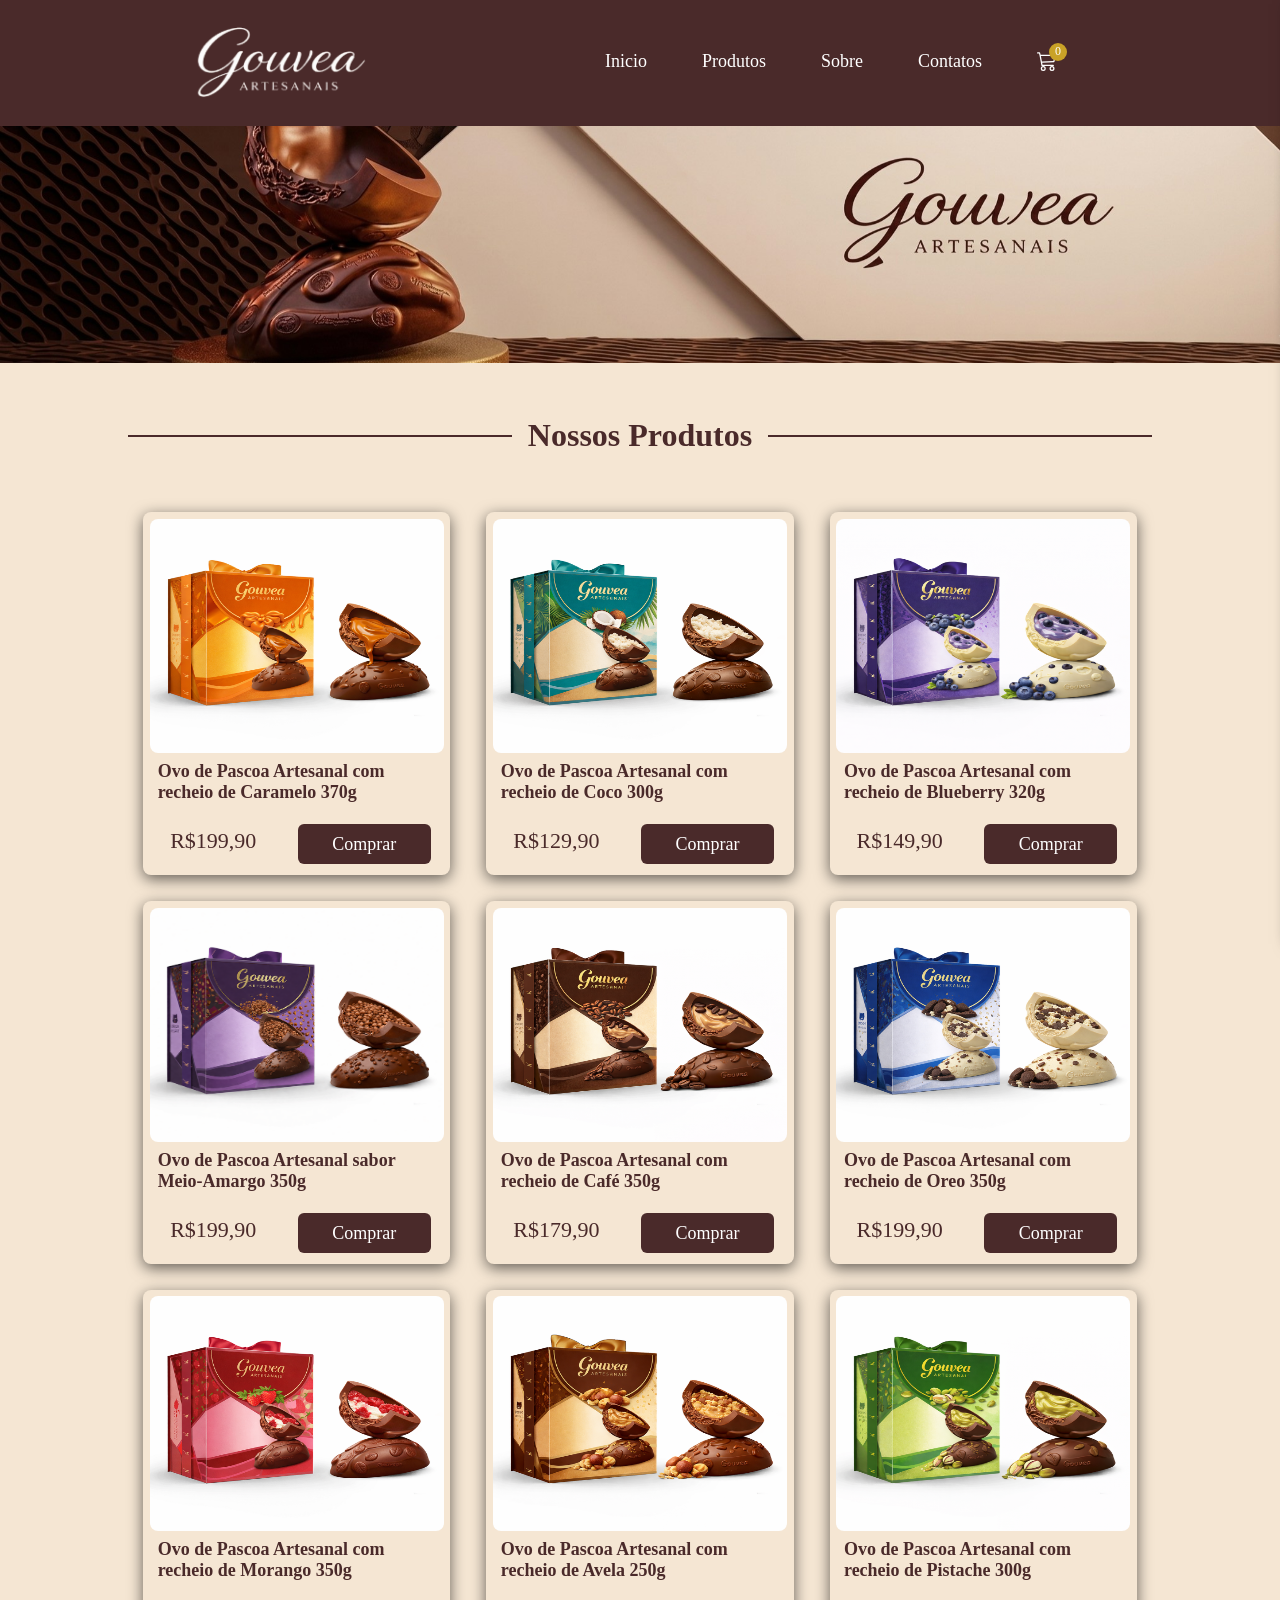
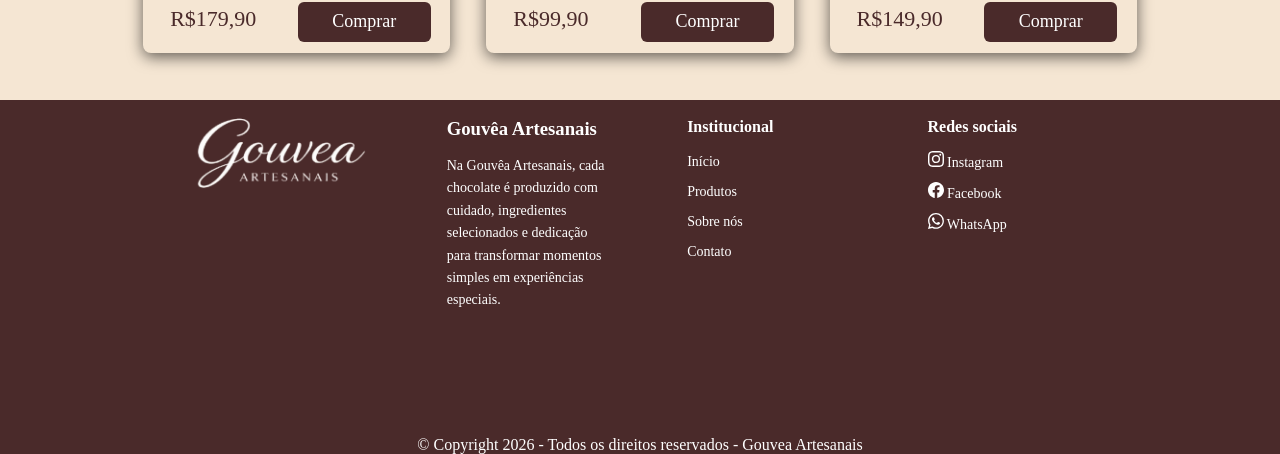
==== commit 9886f65a: "mudanca 2.1 detalhes finais" ====
--- a/Site de Pascoa - Copia/index.html
+++ b/Site de Pascoa - Copia/index.html
@@ -17,11 +17,11 @@
                 <li><a href="#">Produtos</a></li>
                 <li><a href="#">Sobre</a></li>
                 <li><a href="#">Contatos</a></li>
-                <li><a href="#" id="botaoAbrir"><svg xmlns="http://www.w3.org/2000/svg" width="20" height="20" fill="currentColor" class="bi bi-cart3" viewBox="0 0 16 16">
+                <li><button id="botaoAbrir"><svg xmlns="http://www.w3.org/2000/svg" width="20" height="20" fill="currentColor" class="bi bi-cart3" viewBox="0 0 16 16">
                 <path d="M0 1.5A.5.5 0 0 1 .5 1H2a.5.5 0 0 1 .485.379L2.89 3H14.5a.5.5 0 0 1 .49.598l-1 5a.5.5 0 0 1-.465.401l-9.397.472L4.415 11H13a.5.5 0 0 1 0 1H4a.5.5 0 0 1-.491-.408L2.01 3.607 1.61 2H.5a.5.5 0 0 1-.5-.5M3.102 4l.84 4.479 9.144-.459L13.89 4zM5 12a2 2 0 1 0 0 4 2 2 0 0 0 0-4m7 0a2 2 0 1 0 0 4 2 2 0 0 0 0-4m-7 1a1 1 0 1 1 0 2 1 1 0 0 1 0-2m7 0a1 1 0 1 1 0 2 1 1 0 0 1 0-2"/>
                 </svg>
                 <span id="contadorCarrinho">0</span>
-                </a></li>
+            </button></li>
 
             </ul>
 
@@ -42,8 +42,11 @@
             <button id="finalizar-Compra">Finalizar Compra</button>
         </div>
     </aside>
+
     <!--MAIN-->
     <main>
+        <div id="overlay"></div>
+
         <img src="./fotos/banner4.jpg" id="banner" alt="">
 
         <h1 id="nossosProdutos">Nossos Produtos</h1>
--- a/Site de Pascoa - Copia/style.css
+++ b/Site de Pascoa - Copia/style.css
@@ -32,19 +32,45 @@
             justify-content:space-around ;
             list-style: none;
             margin-left: 19%;
+            position: relative;
             
 
         }
             header ul li a{
                 text-decoration: none;
-                
                 color: white;
                 transition: 0.3s ease;
             }
-                header ul li a:hover{
-                    
-                    color: #C9A227;
-                }
+                header ul li button{
+                    color: white;
+                    transition: 0.3s ease;
+                    background-color: #4A2A2A;
+                    border: none;
+                }
+                    header ul li button:hover{
+                        color: #C9A227;
+                    }
+                        header ul li a:hover{
+                            
+                            color: #C9A227;
+                        }
+#overlay{
+    position: fixed;
+    top: 0;
+    left: 0;
+    width: 100%;
+    height: 100%;
+    background: rgba(0,0,0,0.5);
+    opacity: 0;
+    pointer-events: none;
+    transition: 0.2s;
+    z-index: 9998;
+}
+
+    #overlay.ativo{
+        opacity: 1;
+        pointer-events: all;
+    }
 
 #carrinho{
     z-index: 9999;
@@ -61,34 +87,192 @@
     flex-direction: column;
     align-items: center;
     transition: 0.3s ease;
+    justify-content: space-between;
+    
+    
     
 }
     #carrinho.ativo{
         right: 0;
     }     
         #contadorCarrinho{
-        position: absolute;
-        top: -8px;
-        right: -10px;
-        background: #C9A227;
-        color: white;
-        font-size: 12px;
-        width: 18px;
-        height: 18px;
-        border-radius: 50%;
+            position: absolute;
+            top: -8px;
+            right: -10px;
+            background: #C9A227;
+            color: white;
+            font-size: 12px;
+            width: 18px;
+            height: 18px;
+            border-radius: 50%;
+            display: flex;
+            align-items: center;
+            justify-content: center;
+        }
+            #carrinho-header{
+                width: 100%;
+                display: flex;
+                justify-content: space-between;
+                align-items: flex-start;
+                border-bottom: 2px solid #4A2A2A;
+                padding-bottom: 10px;
+                margin-bottom: 20px;
+               
+            }
+                .carrinho-header h2 {
+                    color: #4A2A2A;
+                    font-size: 22px;
+                    float: left;
+                }
+
+                    #fecharCarrinho {
+                        background: none;
+                        border: none;
+                        font-size: 20px;
+                        cursor: pointer;
+                        color: #4A2A2A;
+                        transition: 0.3s ease;
+                        float: right;
+                        margin-left:205px ;
+                        
+                    }
+
+                        #fecharCarrinho:hover {
+                            color: #C9A227;
+                        }
+
+/* ITENS DENTRO DO CARRINHO */
+.carrinho-item {
+    width: 100%;
+    display: flex;
+    align-items: center;
+    gap: 12px;
+    padding: 12px 0;
+    border-bottom: 1px solid rgba(74, 42, 42, 0.2);
+}
+
+    .carrinho-item img {
+        width: 70px;
+        height: 70px;
+        border-radius: 8px;
+    }
+
+        .carrinho-item-info {
+            flex: 1;
+            display: flex;
+            flex-direction: column;
+            gap: 4px;
+        }
+
+            .carrinho-item-nome {
+                font-size: 13px;
+                color: #4A2A2A;
+                line-height: 1.4;
+            }
+
+                .carrinho-item-preco {
+                    font-size: 15px;
+                    font-weight: bold;
+                    color: #C9A227;
+                }
+
+    
+    .carrinho-item-quantidade {
         display: flex;
         align-items: center;
-        justify-content: center;
-        }
-            #carrinho-header{
-                width: 100%;
+        gap: 8px;
+        margin-top: 4px;
+    }
+
+        .carrinho-item-quantidade button {
+            background-color: #4A2A2A;
+            color: white;
+            border: none;
+            border-radius: 4px;
+            width: 24px;
+            height: 24px;
+            font-size: 16px;
+            cursor: pointer;
+            display: flex;
+            align-items: center;
+            justify-content: center;
+            transition: 0.3s ease;
+        }
+
+            .carrinho-item-quantidade button:hover {
+                background-color: #C9A227;
+            }
+
+                .carrinho-item-quantidade span {
+                    font-size: 15px;
+                    color: #4A2A2A;
+                    min-width: 16px;
+                    text-align: center;
+                }
+
+                    /* BOTÃO DE REMOVER */
+                    .carrinho-item-remover {
+                        background: none;
+                        border: none;
+                        color: rgba(74, 42, 42, 0.4);
+                        font-size: 16px;
+                        cursor: pointer;
+                        transition: 0.3s ease;
+                        align-self: flex-start;
+                    }
+
+                        .carrinho-item-remover:hover {
+                            color: #C9A227;
+                        }
+
+    .carrinho-vazio {
+        color: rgba(74, 42, 42, 0.5);
+        font-size: 14px;
+        text-align: center;
+        margin-top: 40px;
+    }
+
+    /* FOOTER DO CARRINHO */
+        .carrinho-footer {
+        width: 100%;
+        position: sticky;
+        margin-bottom: 30px;
+        margin-top: auto;
+        background-color: white;
+        border-top: 2px solid #4A2A2A;
+        padding-top: 16px;
+        padding-bottom: 16px;
+        display: flex;
+        flex-direction: column;
+        gap: 12px;
+    }
+
+        .carrinho-footer h3 {
+            color: #4A2A2A;
+            font-size: 18px;
             display: flex;
             justify-content: space-between;
-            align-items: center;
-            border-bottom: 2px solid #4A2A2A;
-            padding-bottom: 10px;
-            margin-bottom: 20px;
-            }
+        }
+
+            .carrinho-footer h3 span {
+                color: #C9A227;
+            }
+
+                #finalizar-Compra {
+                    background-color: #4A2A2A;
+                    color: white;
+                    border: none;
+                    border-radius: 6px;
+                    height: 45px;
+                    font-size: 16px;
+                    cursor: pointer;
+                    transition: 0.3s ease;
+                    width: 100%;
+                }
+
+                    #finalizar-Compra:hover {
+                        background-color: #C9A227;
+                    }
 #banner{
 
     width: 100%;
@@ -104,8 +288,19 @@
         margin-top: 50px;
         margin-bottom: 50px;
         color: #4A2A2A;
-    }
-
+        display: flex;
+        align-items: center;
+        gap: 1rem;
+        justify-content: center;
+    }
+        #nossosProdutos::before,
+        #nossosProdutos::after {
+            content: "";
+            flex: 1;
+            max-width: 30%;
+            height: 2.5px;
+            background-color: #4A2A2A; 
+        }
 .produtos{
     background-color: #F5E6D3;
     display:flex;
